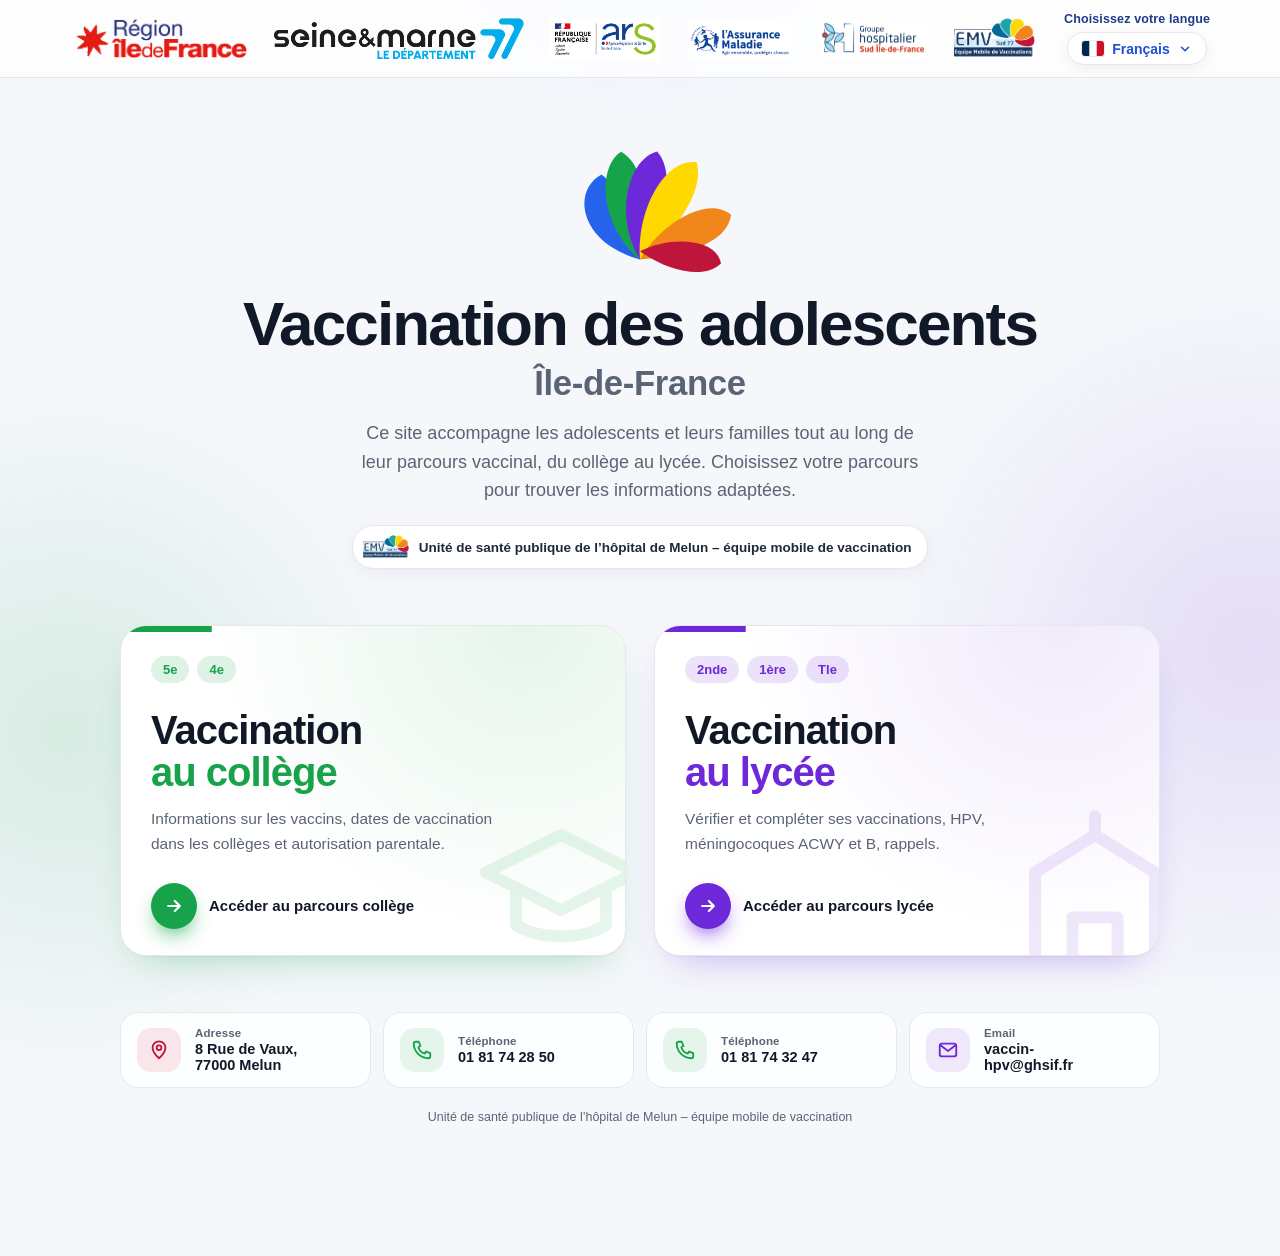
==== index.html @ b2550307 "maj" ====
<!DOCTYPE html>
<html lang="fr">
<head>
  <meta charset="utf-8"/>
  <meta name="viewport" content="width=device-width, initial-scale=1"/>
  <title>Vaccination des adolescents – Île-de-France</title>
  <meta name="description" content="Vaccination des adolescents en Île-de-France. Parcours collège et parcours lycée, proposés par l’Unité de santé publique de l’hôpital de Melun et son équipe mobile de vaccination."/>
  <meta name="robots" content="index, follow"/>
  <script>
    /* Ancien lien vers la section contact du collège (formulaire d'autorisation) */
    if (location.hash === '#contactCard') { location.replace('college/index.html' + location.search + '#contactCard'); }
  </script>
  <script src="js/parcours.js?v=20261004-11" data-page="hub"></script>
  <script src="js/entete.js" defer></script>
  <script src="js/langue.js?v=20261004-1"></script>
  <style>
    :root{
      --bg:#f5f7fb; --card:#ffffff; --ink:#111827; --muted:#5b6474; --line:#e5e7eb;
      --blue:#2563eb; --college:#16a34a; --lycee:#6d28d9;
      --font:"Helvetica Neue", -apple-system, "Segoe UI", Roboto, Arial, sans-serif;
    }
    *{box-sizing:border-box}
    html,body{margin:0}
    body{font-family:var(--font);color:var(--ink);background:var(--bg);min-height:100vh;overflow-x:hidden;-webkit-font-smoothing:antialiased}
    a{color:inherit}

    /* Fond : halos lents aux couleurs des deux parcours */
    .halo{position:fixed;inset:-20vmax;z-index:-1;pointer-events:none;
      background:
        radial-gradient(38vmax 38vmax at 18% 70%, rgba(22,163,74,.13), transparent 70%),
        radial-gradient(40vmax 40vmax at 84% 64%, rgba(109,40,217,.12), transparent 70%),
        radial-gradient(30vmax 30vmax at 50% 8%, rgba(37,99,235,.08), transparent 70%);
      animation:drift 26s ease-in-out infinite alternate}
    @keyframes drift{to{transform:translate3d(2vmax,-1.5vmax,0) rotate(4deg)}}

    /* En-tête logos */
    .top{background:rgba(255,255,255,.75);backdrop-filter:blur(10px);-webkit-backdrop-filter:blur(10px);border-bottom:1px solid var(--line)}
    .topIn{max-width:1180px;margin:0 auto;padding:12px 20px;display:flex;align-items:center;gap:24px}
    .topIn .headerLogos{flex:1 1 auto}
    .hubLang{position:relative;flex:0 0 auto;display:flex;flex-direction:column;align-items:center;gap:6px}
    .hubLangHint{font-size:12.5px;font-weight:800;color:#1e3a8a;letter-spacing:.01em}
    .hubLangBtn{display:inline-flex;align-items:center;gap:8px;padding:8px 14px;border-radius:999px;border:1px solid var(--line);background:#fff;
      font:700 14px/1 var(--font);color:#1d4ed8;cursor:pointer;box-shadow:0 4px 14px rgba(17,24,39,.06);transition:box-shadow .2s ease,border-color .2s ease}
    .hubLangBtn:hover,.hubLangBtn[aria-expanded="true"]{border-color:#93c5fd;box-shadow:0 8px 22px rgba(37,99,235,.15)}
    .hubLangBtn img{width:22px;height:15px;object-fit:cover;border-radius:3px;box-shadow:0 0 0 1px rgba(0,0,0,.08)}
    .hubLangBtn svg{width:14px;height:14px;transition:transform .25s ease}
    .hubLangBtn[aria-expanded="true"] svg{transform:rotate(180deg)}
    .hubLangList{position:absolute;top:calc(100% + 8px);right:0;z-index:50;width:250px;max-height:min(60vh,430px);overflow:auto;margin:0;padding:6px;list-style:none;
      background:#fff;border:1px solid var(--line);border-radius:16px;box-shadow:0 24px 50px -12px rgba(17,24,39,.28);
      opacity:0;transform:translateY(-6px) scale(.98);transform-origin:top right;pointer-events:none;transition:opacity .18s ease,transform .22s cubic-bezier(.2,.9,.25,1.2)}
    .hubLangList.open{opacity:1;transform:none;pointer-events:auto}
    .hubLangList button{width:100%;display:flex;align-items:center;gap:10px;padding:9px 10px;border:0;border-radius:10px;background:none;
      font:600 14px/1.2 var(--font);color:var(--ink);cursor:pointer;text-align:start}
    .hubLangList button:hover,.hubLangList button:focus-visible{background:#eff6ff;outline:none}
    .hubLangList button[aria-selected="true"]{background:#dbeafe;color:#1d4ed8;font-weight:800}
    .hubLangList img{width:22px;height:15px;object-fit:cover;border-radius:3px;box-shadow:0 0 0 1px rgba(0,0,0,.08)}
    [dir="rtl"] .path{text-align:right}
    [dir="rtl"] .go svg{transform:scaleX(-1)}
    [dir="rtl"] .ci{text-align:right}
    [dir="rtl"] .hubLangList{right:auto;left:0;transform-origin:top left}
    body.langFade main{opacity:.25;transition:opacity .2s ease}
    main{transition:opacity .25s ease}
    .topIn .headerLogos a{transition:opacity .2s ease}
    .topIn .headerLogos a:hover{opacity:.75}
    @media (max-width:768px){.topIn{padding:12px 14px;flex-direction:column;gap:10px}.topIn .headerLogos{width:100%}.hubLangList{right:50%;transform-origin:top center;margin-right:-125px}[dir="rtl"] .hubLangList{left:auto}}

    main{max-width:1080px;margin:0 auto;padding:clamp(28px,6vw,60px) 20px 120px}

    /* Hero */
    .hero{text-align:center;display:flex;flex-direction:column;align-items:center}
    .fan{width:clamp(120px,22vw,170px);height:auto;overflow:visible;margin-bottom:4px}
    .fan path{transform-origin:0 0;opacity:0;transform:rotate(var(--r,0deg));
      animation:petal .9s cubic-bezier(.2,.9,.25,1.2) forwards;animation-delay:calc(var(--i) * 110ms + 150ms);
      transition:filter .4s ease}
    @keyframes petal{from{opacity:0;transform:rotate(calc(var(--r,0deg) - 70deg)) scale(.25)}to{opacity:1;transform:rotate(var(--r,0deg))}}
    .fan path.grow{animation:none;opacity:1;transform:rotate(var(--r,0deg));transition:transform .55s cubic-bezier(.2,.9,.25,1.25),filter .4s ease}
    body.hoverCollege .fan .pc, body.hoverLycee .fan .pl{transform:rotate(var(--r,0deg)) scale(1.14)}
    body.hoverCollege .fan path:not(.pc), body.hoverLycee .fan path:not(.pl){filter:saturate(.35) opacity(.5)}

    h1{margin:8px 0 0;font-size:clamp(34px,6.4vw,62px);line-height:1.04;letter-spacing:-.03em;font-weight:800}
    h1 .w{display:inline-block;opacity:0;transform:translateY(40%);animation:rise .8s cubic-bezier(.2,.8,.2,1) forwards;animation-delay:calc(var(--k) * 90ms + 650ms)}
    h1 .place{display:block;color:var(--muted);font-weight:700;font-size:.56em;letter-spacing:-.01em;margin-top:.25em}
    @keyframes rise{to{opacity:1;transform:none}}
    @keyframes fade{to{opacity:1}}
    .lead{max-width:56ch;margin:18px auto 0;font-size:clamp(16px,2vw,18px);line-height:1.6;color:var(--muted);opacity:0;animation:fade .8s ease forwards 1.1s}
    .unit{display:inline-flex;align-items:center;gap:10px;margin-top:20px;padding:9px 16px 9px 10px;border-radius:999px;background:#fff;border:1px solid var(--line);
      font-size:13.5px;font-weight:700;color:#1f2937;opacity:0;animation:fade .8s ease forwards 1.25s;box-shadow:0 4px 18px rgba(17,24,39,.05);text-align:left}
    .unit img{height:24px;width:auto}

    /* Cartes de parcours */
    .paths{display:grid;grid-template-columns:1fr 1fr;gap:clamp(16px,3vw,28px);margin-top:clamp(36px,6vw,56px);perspective:1200px}
    .path{--c:#16a34a;--cs:rgba(22,163,74,.14);--cl:rgba(22,163,74,.45);
      position:relative;display:flex;flex-direction:column;min-height:330px;padding:30px 30px 26px;border-radius:26px;
      text-decoration:none;color:var(--ink);background:var(--card);border:1px solid var(--line);overflow:hidden;isolation:isolate;
      box-shadow:0 1px 0 rgba(17,24,39,.03),0 18px 40px -22px var(--cl);
      transform:perspective(1200px) rotateX(var(--rx,0deg)) rotateY(var(--ry,0deg)) translateY(var(--ty,0px));
      transition:transform .25s ease,box-shadow .45s ease,border-color .45s ease;
      opacity:0;animation:cardIn 1s cubic-bezier(.2,.85,.25,1) forwards;animation-delay:var(--d)}
    .path.lycee{--c:#6d28d9;--cs:rgba(109,40,217,.13);--cl:rgba(109,40,217,.45)}
    @keyframes cardIn{from{opacity:0;transform:translateY(46px) scale(.96)}to{opacity:1;transform:none}}
    .path.ready{animation:none;opacity:1}
    .path::before{content:"";position:absolute;inset:0;z-index:-1;opacity:.75;transition:opacity .4s ease;
      background:radial-gradient(520px circle at var(--mx,80%) var(--my,0%), var(--cs), transparent 60%)}
    .path::after{content:"";position:absolute;left:0;right:0;top:0;height:6px;background:var(--c);transform-origin:left;transform:scaleX(.18);transition:transform .7s cubic-bezier(.2,.9,.25,1)}
    .path:hover,.path:focus-visible{--ty:-6px;border-color:var(--cl);box-shadow:0 1px 0 rgba(17,24,39,.03),0 34px 60px -24px var(--cl)}
    .path:hover::after,.path:focus-visible::after{transform:scaleX(1)}
    .path:hover::before{opacity:1}
    .path:focus-visible{outline:3px solid var(--c);outline-offset:4px}

    .levels{display:flex;flex-wrap:wrap;gap:8px;margin-bottom:26px}
    .levels span{padding:6px 12px;border-radius:999px;font-size:13px;font-weight:800;color:var(--c);background:var(--cs);
      transition:transform .4s cubic-bezier(.2,.9,.25,1.3)}
    .path:hover .levels span{transform:translateY(-3px)}
    .path:hover .levels span:nth-child(2){transition-delay:.05s}
    .path:hover .levels span:nth-child(3){transition-delay:.1s}

    .path h2{margin:0;font-size:clamp(28px,3.6vw,40px);line-height:1.05;letter-spacing:-.025em;font-weight:800}
    .path h2 b{display:block;color:var(--c)}
    .path p{margin:14px 0 0;color:var(--muted);font-size:15.5px;line-height:1.6;max-width:40ch}
    .go{margin-top:auto;padding-top:26px;display:flex;align-items:center;gap:12px;font-weight:800;font-size:15px}
    .go i{position:relative;display:grid;place-items:center;width:46px;height:46px;border-radius:50%;background:var(--c);color:#fff;
      box-shadow:0 10px 22px -8px var(--c);transition:transform .5s cubic-bezier(.2,.9,.25,1.3)}
    .go i::before{content:"";position:absolute;inset:-6px;border-radius:50%;border:2px solid var(--c);opacity:0}
    .path:hover .go i{transform:translateX(6px)}
    .path:hover .go i::before{animation:ring 1.4s ease-out infinite}
    @keyframes ring{0%{opacity:.6;transform:scale(.8)}100%{opacity:0;transform:scale(1.5)}}
    .go svg{width:20px;height:20px}
    .goShort{display:none}
    .mark{position:absolute;right:-26px;bottom:-30px;width:180px;height:180px;z-index:-1;opacity:.1;color:var(--c);
      transition:transform .9s cubic-bezier(.2,.9,.25,1),opacity .5s ease}
    .path:hover .mark{transform:rotate(-14deg) scale(1.12);opacity:.18}

    /* Contact */
    .foot{margin-top:56px;display:grid;grid-template-columns:repeat(auto-fit,minmax(200px,1fr));gap:12px;opacity:0;animation:fade .8s ease forwards 1.9s}
    .ci{--ic:#2563eb;--ib:rgba(37,99,235,.1);display:flex;align-items:center;gap:14px;padding:14px 16px;border-radius:18px;background:rgba(255,255,255,.82);
      border:1px solid var(--line);text-decoration:none;font-size:14.5px;font-weight:700;position:relative;overflow:hidden;
      transition:transform .35s cubic-bezier(.2,.9,.25,1.2),border-color .3s ease,box-shadow .35s ease}
    .ci.c1{--ic:#be163a;--ib:rgba(190,22,58,.1)} .ci.c2,.ci.c3{--ic:#16a34a;--ib:rgba(22,163,74,.1)} .ci.c4{--ic:#6d28d9;--ib:rgba(109,40,217,.1)}
    .ci:hover,.ci:focus-visible{transform:translateY(-4px);border-color:var(--ic);box-shadow:0 18px 34px -18px var(--ic)}
    .ci:focus-visible{outline:3px solid var(--ic);outline-offset:3px}
    .ciIcon{flex:0 0 44px;width:44px;height:44px;border-radius:14px;display:grid;place-items:center;color:var(--ic);background:var(--ib);
      transition:transform .45s cubic-bezier(.2,.9,.25,1.4),background .3s ease,color .3s ease}
    .ciIcon svg{width:22px;height:22px}
    .ci:hover .ciIcon{transform:rotate(-8deg) scale(1.08);background:var(--ic);color:#fff}
    .ciText{display:flex;flex-direction:column;gap:2px;min-width:0}
    .ciText small{font-size:11.5px;color:var(--muted);font-weight:700;letter-spacing:.01em}
    .ciText span{overflow-wrap:anywhere}
    .ciArrow{width:18px;height:18px;margin-left:auto;flex:0 0 auto;color:var(--ic);opacity:0;transform:translate(-4px,4px);transition:opacity .25s ease,transform .3s ease}
    .ci:hover .ciArrow{opacity:1;transform:none}
    .credit{margin-top:22px;text-align:center;color:var(--muted);font-size:12.5px}

    @media (max-width:760px){
      .paths{grid-template-columns:1fr 1fr;gap:10px}
      .path{min-height:0;padding:16px 13px 14px;border-radius:20px}
      .path::after{height:5px}
      .levels{gap:4px;margin-bottom:14px}
      .levels span{padding:4px 7px;font-size:10.5px}
      .path h2{font-size:clamp(19px,5.6vw,24px)}
      .path p{font-size:12.5px;line-height:1.45;margin-top:8px}
      .go{padding-top:14px;gap:8px;font-size:12.5px}
      .go i{width:34px;height:34px;flex:0 0 34px}
      .go svg{width:16px;height:16px}
      .goTxt{display:none}
      .goShort{display:inline}
      .mark{width:90px;height:90px;right:-18px;bottom:-20px}
      .unit{font-size:12.5px;border-radius:18px}
    }
    @media (prefers-reduced-motion: reduce){
      *,*::before,*::after{animation-duration:.001ms !important;animation-delay:0s !important;transition-duration:.001ms !important}
      .fan path,h1 .w,.lead,.unit,.path,.foot{opacity:1 !important}
      .halo{animation:none}
    }
  </style>
</head>
<body>
  <div class="halo" aria-hidden="true"></div>

  <header class="top">
    <div class="topIn">
      <div class="headerLogos">
        <a href="https://www.iledefrance.fr/" target="_blank" rel="noopener" aria-label="Région Île-de-France"><img src="img/region.png" alt="Région Île-de-France"></a>
        <a href="https://www.seine-et-marne.fr/" target="_blank" rel="noopener" aria-label="Département de Seine-et-Marne"><img src="img/departement.png" alt="Département de Seine-et-Marne"></a>
        <a href="https://www.iledefrance.ars.sante.fr/" target="_blank" rel="noopener" aria-label="Agence Régionale de Santé Île-de-France"><img src="img/ARS.png" alt="Agence Régionale de Santé Île-de-France"></a>
        <a href="https://www.ameli.fr/assure/sante/themes/vaccination/vaccins-recommandes" target="_blank" rel="noopener" aria-label="Assurance Maladie"><img src="img/AM.png" alt="Assurance Maladie"></a>
        <a href="https://www.ghsif.fr/" target="_blank" rel="noopener" aria-label="Groupe Hospitalier de Melun"><img src="img/CHMELUN.png" alt="Groupe Hospitalier de Melun"></a>
        <a href="#contact" aria-label="Équipe Mobile de Vaccination"><img src="img/EMV.png" alt="Équipe Mobile de Vaccination"></a>
      </div>
      <div class="hubLang">
        <div class="hubLangHint" data-i18n="lang_choose">Choisissez votre langue</div>
        <button type="button" class="hubLangBtn" id="hubLangBtn" aria-haspopup="listbox" aria-expanded="false"><img id="hubLangFlag" src="Flags/fr.png" alt=""><span id="hubLangName">Français</span><svg viewBox="0 0 24 24" fill="none" stroke="currentColor" stroke-width="2.6" stroke-linecap="round" stroke-linejoin="round" aria-hidden="true"><path d="M6 9l6 6 6-6"/></svg></button>
        <ul class="hubLangList" id="hubLangList" role="listbox" aria-label="Langue"><li><button type="button" role="option" data-lang="fr" aria-selected="true"><img src="Flags/fr.png" alt="">Français</button></li><li><button type="button" role="option" data-lang="en" aria-selected="false"><img src="Flags/gb-eng.png" alt="">English</button></li><li><button type="button" role="option" data-lang="ar" aria-selected="false"><img src="Flags/sa.png" alt="">العربية</button></li><li><button type="button" role="option" data-lang="tr" aria-selected="false"><img src="Flags/tr.png" alt="">Türkçe</button></li><li><button type="button" role="option" data-lang="ps" aria-selected="false"><img src="Flags/af.png" alt="">پښتو</button></li><li><button type="button" role="option" data-lang="ku" aria-selected="false"><img src="Flags/iq.png" alt="">Kurdî (Soranî)</button></li><li><button type="button" role="option" data-lang="ro" aria-selected="false"><img src="Flags/ro.png" alt="">Română</button></li><li><button type="button" role="option" data-lang="ka" aria-selected="false"><img src="Flags/ge.png" alt="">ქართული</button></li><li><button type="button" role="option" data-lang="sq" aria-selected="false"><img src="Flags/al.png" alt="">Shqip</button></li><li><button type="button" role="option" data-lang="am" aria-selected="false"><img src="Flags/et.png" alt="">አማርኛ</button></li><li><button type="button" role="option" data-lang="zh" aria-selected="false"><img src="Flags/cn.png" alt="">中文</button></li><li><button type="button" role="option" data-lang="prs" aria-selected="false"><img src="Flags/af.png" alt="">دری</button></li><li><button type="button" role="option" data-lang="es" aria-selected="false"><img src="Flags/es.png" alt="">Español</button></li><li><button type="button" role="option" data-lang="pt" aria-selected="false"><img src="Flags/pt.png" alt="">Português</button></li><li><button type="button" role="option" data-lang="ru" aria-selected="false"><img src="Flags/ru.png" alt="">Русский</button></li><li><button type="button" role="option" data-lang="uk" aria-selected="false"><img src="Flags/ua.png" alt="">Українська</button></li><li><button type="button" role="option" data-lang="mo" aria-selected="false"><img src="Flags/md.png" alt="">Moldovenească</button></li></ul>
      </div>
    </div>
  </header>

  <main>
    <section class="hero">
      <!-- L'éventail du site, dont le pétale vert (collège) et le pétale violet (lycée) répondent aux cartes -->
      <svg class="fan" viewBox="0 0 420 350" aria-hidden="true">
        <g transform="translate(210 300)">
          <path style="--i:0" d="M0 0 C-150 -40 -170 -170 -95 -210 C-40 -170 -20 -80 0 0Z" fill="#2563eb"/>
          <path style="--i:1;--r:-10deg" class="pc" d="M0 0 C-80 -90 -70 -240 0 -270 C60 -220 40 -90 0 0Z" fill="#16a34a"/>
          <path style="--i:2;--r:9deg" class="pl" d="M0 0 C-80 -90 -70 -240 0 -270 C60 -220 40 -90 0 0Z" fill="#6d28d9"/>
          <path style="--i:3" d="M0 0 C-10 -120 60 -250 140 -240 C160 -170 90 -70 0 0Z" fill="#ffd800"/>
          <path style="--i:4" d="M0 0 C50 -90 170 -160 225 -110 C215 -40 110 -10 0 0Z" fill="#f1861b"/>
          <path style="--i:5" d="M0 -20 C80 -60 190 -50 200 10 C160 50 70 30 0 -20Z" fill="#be163a"/>
        </g>
      </svg>

      <h1>
        <span id="hubTitle"><span class="w" style="--k:0">Vaccination</span> <span class="w" style="--k:1">des</span> <span class="w" style="--k:2">adolescents</span></span>
        <span class="place"><span class="w" style="--k:3">Île-de-France</span></span>
      </h1>
      <p class="lead" data-i18n="lead">Ce site accompagne les adolescents et leurs familles tout au long de leur parcours vaccinal, du collège au lycée. Choisissez votre parcours pour trouver les informations adaptées.</p>
      <div class="unit"><img src="img/EMV.png" alt=""><span data-i18n="unit">Unité de santé publique de l’hôpital de Melun – équipe mobile de vaccination</span></div>
    </section>

    <section class="paths" aria-label="Choisir un parcours" data-i18n-aria="paths_aria">
      <a class="path college" href="college/index.html" data-pt="college" style="--d:1.35s" data-hover="hoverCollege">
        <div class="levels"><span>5e</span><span>4e</span></div>
        <h2 data-i18n-html="h2_col">Vaccination <b>au collège</b></h2>
        <p data-i18n="desc_col">Informations sur les vaccins, dates de vaccination dans les collèges et autorisation parentale.</p>
        <div class="go"><i><svg viewBox="0 0 24 24" fill="none" stroke="currentColor" stroke-width="2.6" stroke-linecap="round" stroke-linejoin="round" aria-hidden="true"><path d="M5 12h14M13 6l6 6-6 6"/></svg></i><span class="goTxt" data-i18n="go_col">Accéder au parcours collège</span><span class="goShort" data-i18n="go_short">Entrer</span></div>
        <svg class="mark" viewBox="0 0 24 24" fill="none" stroke="currentColor" stroke-width="1.6" stroke-linecap="round" stroke-linejoin="round" aria-hidden="true"><path d="M2 9l10-5 10 5-10 5z"/><path d="M6 11v5c3 2 9 2 12 0v-5"/></svg>
      </a>

      <a class="path lycee" href="lycee/index.html" data-pt="lycee" style="--d:1.5s" data-hover="hoverLycee">
        <div class="levels"><span>2nde</span><span>1ère</span><span>Tle</span></div>
        <h2 data-i18n-html="h2_lyc">Vaccination <b>au lycée</b></h2>
        <p data-i18n="desc_lyc">Vérifier et compléter ses vaccinations, HPV, méningocoques ACWY et B, rappels.</p>
        <div class="go"><i><svg viewBox="0 0 24 24" fill="none" stroke="currentColor" stroke-width="2.6" stroke-linecap="round" stroke-linejoin="round" aria-hidden="true"><path d="M5 12h14M13 6l6 6-6 6"/></svg></i><span class="goTxt" data-i18n="go_lyc">Accéder au parcours lycée</span><span class="goShort" data-i18n="go_short">Entrer</span></div>
        <svg class="mark" viewBox="0 0 24 24" fill="none" stroke="currentColor" stroke-width="1.6" stroke-linecap="round" stroke-linejoin="round" aria-hidden="true"><path d="M4 21V9l8-5 8 5v12"/><path d="M9 21v-6h6v6"/><path d="M12 4V1.5"/></svg>
      </a>
    </section>

    <section class="foot" id="contact" aria-label="Contact">
      <a class="ci c1" href="https://maps.app.goo.gl/zGLgVufgVPTTqRAg8" target="_blank" rel="noopener">
        <span class="ciIcon"><svg viewBox="0 0 24 24" fill="none" stroke="currentColor" stroke-width="2" stroke-linecap="round" stroke-linejoin="round" aria-hidden="true"><path d="M12 21s-7-6.2-7-11.5A7 7 0 0 1 19 9.5C19 14.8 12 21 12 21z"/><circle cx="12" cy="9.5" r="2.6"/></svg></span>
        <span class="ciText"><small data-i18n="addr">Adresse</small><span>8 Rue de Vaux, 77000 Melun</span></span>
        <svg class="ciArrow" viewBox="0 0 24 24" fill="none" stroke="currentColor" stroke-width="2.4" stroke-linecap="round" stroke-linejoin="round" aria-hidden="true"><path d="M7 17L17 7M9 7h8v8"/></svg>
      </a>
      <a class="ci c2" href="tel:0181742850">
        <span class="ciIcon"><svg viewBox="0 0 24 24" fill="none" stroke="currentColor" stroke-width="2" stroke-linecap="round" stroke-linejoin="round" aria-hidden="true"><path d="M5 3h3.5l1.8 4.6-2.3 1.4a11 11 0 0 0 7 7l1.4-2.3L21 15.5V19a2 2 0 0 1-2 2A16 16 0 0 1 3 5a2 2 0 0 1 2-2z"/></svg></span>
        <span class="ciText"><small data-i18n="phone">Téléphone</small><span>01 81 74 28 50</span></span>
        <svg class="ciArrow" viewBox="0 0 24 24" fill="none" stroke="currentColor" stroke-width="2.4" stroke-linecap="round" stroke-linejoin="round" aria-hidden="true"><path d="M7 17L17 7M9 7h8v8"/></svg>
      </a>
      <a class="ci c3" href="tel:0181743247">
        <span class="ciIcon"><svg viewBox="0 0 24 24" fill="none" stroke="currentColor" stroke-width="2" stroke-linecap="round" stroke-linejoin="round" aria-hidden="true"><path d="M5 3h3.5l1.8 4.6-2.3 1.4a11 11 0 0 0 7 7l1.4-2.3L21 15.5V19a2 2 0 0 1-2 2A16 16 0 0 1 3 5a2 2 0 0 1 2-2z"/></svg></span>
        <span class="ciText"><small data-i18n="phone">Téléphone</small><span>01 81 74 32 47</span></span>
        <svg class="ciArrow" viewBox="0 0 24 24" fill="none" stroke="currentColor" stroke-width="2.4" stroke-linecap="round" stroke-linejoin="round" aria-hidden="true"><path d="M7 17L17 7M9 7h8v8"/></svg>
      </a>
      <a class="ci c4" href="mailto:vaccin-hpv@ghsif.fr">
        <span class="ciIcon"><svg viewBox="0 0 24 24" fill="none" stroke="currentColor" stroke-width="2" stroke-linecap="round" stroke-linejoin="round" aria-hidden="true"><rect x="3" y="5" width="18" height="14" rx="2.5"/><path d="M3.5 6.5l8.5 6.5 8.5-6.5"/></svg></span>
        <span class="ciText"><small data-i18n="email">Email</small><span>vaccin-hpv@ghsif.fr</span></span>
        <svg class="ciArrow" viewBox="0 0 24 24" fill="none" stroke="currentColor" stroke-width="2.4" stroke-linecap="round" stroke-linejoin="round" aria-hidden="true"><path d="M7 17L17 7M9 7h8v8"/></svg>
      </a>
    </section>
    <p class="credit" data-i18n="unit">Unité de santé publique de l’hôpital de Melun – équipe mobile de vaccination</p>
  </main>

  <script>
    (function(){
      var reduce = window.matchMedia('(prefers-reduced-motion: reduce)').matches;
      /* Une fois l'éventail ouvert, les pétales deviennent réactifs au survol des cartes */
      document.querySelectorAll('.fan path').forEach(function(p){
        p.addEventListener('animationend', function(){ p.classList.add('grow'); });
        if(reduce) p.classList.add('grow');
      });
      /* Cartes : inclinaison suivant le pointeur, lumière qui suit la souris, lien avec l'éventail */
      document.querySelectorAll('.path').forEach(function(card){
        var cls = card.getAttribute('data-hover');
        card.addEventListener('animationend', function(e){ if(e.target === card) card.classList.add('ready'); });
        if(reduce) card.classList.add('ready');
        card.addEventListener('pointerenter', function(){ document.body.classList.add(cls); });
        card.addEventListener('pointerleave', function(){
          document.body.classList.remove(cls);
          card.style.setProperty('--rx','0deg'); card.style.setProperty('--ry','0deg');
        });
        card.addEventListener('focus', function(){ document.body.classList.add(cls); });
        card.addEventListener('blur', function(){ document.body.classList.remove(cls); });
        card.addEventListener('pointermove', function(e){
          var r = card.getBoundingClientRect();
          var px = (e.clientX - r.left) / r.width, py = (e.clientY - r.top) / r.height;
          card.style.setProperty('--mx', (px*100)+'%'); card.style.setProperty('--my', (py*100)+'%');
          if(reduce || e.pointerType !== 'mouse' || !card.classList.contains('ready')) return;
          card.style.setProperty('--ry', ((px-.5)*7)+'deg'); card.style.setProperty('--rx', ((.5-py)*6)+'deg');
        });
      });
    })();
  </script>
  <script>
    /* Langue de l'accueil : mêmes 17 langues que le collège et le lycée */
    var HUB_I18N = {"title": {"fr": "Vaccination des adolescents", "en": "Adolescent vaccination", "ar": "تلقيح المراهقين", "tr": "Ergen aşılaması", "ps": "د تنکیو ځوانانو واکسین", "ku": "ڤاکسینی هەرزەکاران", "ro": "Vaccinarea adolescenților", "ka": "მოზარდების ვაქცინაცია", "sq": "Vaksinimi i adoleshentëve", "am": "የታዳጊዎች ክትባት", "zh": "青少年疫苗接种", "prs": "واکسیناسیون نوجوانان", "es": "Vacunación de los adolescentes", "pt": "Vacinação dos adolescentes", "ru": "Вакцинация подростков", "uk": "Вакцинація підлітків", "mo": "Vaccinarea adolescenților"}, "lead": {"fr": "Ce site accompagne les adolescents et leurs familles tout au long de leur parcours vaccinal, du collège au lycée. Choisissez votre parcours pour trouver les informations adaptées.", "en": "This site supports adolescents and their families throughout their vaccination journey, from middle school to high school. Choose your path to find the right information.", "ar": "يرافق هذا الموقع المراهقين وعائلاتهم طوال مسارهم التلقيحي، من الإعدادية إلى الثانوية. اختر مسارك للعثور على المعلومات المناسبة.", "tr": "Bu site, ergenlere ve ailelerine ortaokuldan liseye kadar aşı süreçleri boyunca eşlik eder. Size uygun bilgileri bulmak için yolunuzu seçin.", "ps": "دا وېبپاڼه تنکي ځوانان او د هغوی کورنۍ د واکسین په ټوله لاره کې، له منځني ښوونځي تر لیسې پورې، ملاتړ کوي. د مناسبو معلوماتو د موندلو لپاره خپله لاره وټاکئ.", "ku": "ئەم ماڵپەڕە هاوڕێی هەرزەکاران و خێزانەکانیانە لە سەرانسەری ڕێڕەوی ڤاکسینیاندا، لە قوتابخانەی ناوەندییەوە تا ئامادەیی. ڕێڕەوەکەت هەڵبژێرە بۆ دۆزینەوەی زانیاریی گونجاو.", "ro": "Acest site îi însoțește pe adolescenți și pe familiile lor pe tot parcursul vaccinării, de la colegiu la liceu. Alegeți-vă parcursul pentru a găsi informațiile potrivite.", "ka": "ეს საიტი მოზარდებსა და მათ ოჯახებს ეხმარება ვაქცინაციის მთელ გზაზე, კოლეჯიდან ლიცეუმამდე. აირჩიეთ თქვენი მიმართულება შესაბამისი ინფორმაციის მოსაძებნად.", "sq": "Ky sajt i shoqëron adoleshentët dhe familjet e tyre gjatë gjithë rrugëtimit të vaksinimit, nga kolegji te shkolla e mesme. Zgjidhni rrugën tuaj për të gjetur informacionin e duhur.", "am": "ይህ ድረ-ገጽ ታዳጊዎችን እና ቤተሰቦቻቸውን ከኮሌጅ እስከ ሁለተኛ ደረጃ ትምህርት ቤት ድረስ በክትባት ጉዟቸው ሁሉ ይደግፋል። ተገቢውን መረጃ ለማግኘት መንገድዎን ይምረጡ።", "zh": "本网站在青少年从初中到高中的整个疫苗接种过程中为他们及其家庭提供帮助。请选择您的路径以查找相应信息。", "prs": "این وب‌سایت نوجوانان و خانواده‌های آن‌ها را در تمام مسیر واکسیناسیون، از مکتب متوسطه تا لیسه، همراهی می‌کند. مسیر خود را انتخاب کنید تا معلومات مناسب را بیابید.", "es": "Este sitio acompaña a los adolescentes y a sus familias a lo largo de su recorrido de vacunación, del colegio al instituto. Elija su recorrido para encontrar la información adecuada.", "pt": "Este site acompanha os adolescentes e as suas famílias ao longo do seu percurso de vacinação, do colégio ao liceu. Escolha o seu percurso para encontrar a informação adequada.", "ru": "Этот сайт сопровождает подростков и их семьи на всём пути вакцинации, от коллежа до лицея. Выберите свой раздел, чтобы найти нужную информацию.", "uk": "Цей сайт супроводжує підлітків та їхні родини на всьому шляху вакцинації, від колежу до ліцею. Оберіть свій розділ, щоб знайти потрібну інформацію.", "mo": "Acest site îi însoțește pe adolescenți și pe familiile lor pe tot parcursul vaccinării, de la colegiu la liceu. Alegeți-vă parcursul pentru a găsi informațiile potrivite."}, "h2_col": {"fr": "Vaccination <b>au collège</b>", "en": "<b>Middle school</b> vaccination", "ar": "التلقيح <b>في الإعدادية</b>", "tr": "<b>Ortaokulda</b> aşılama", "ps": "<b>په منځني ښوونځي کې</b> واکسین", "ku": "ڤاکسین <b>لە قوتابخانەی ناوەندی</b>", "ro": "Vaccinare <b>la colegiu</b>", "ka": "ვაქცინაცია <b>კოლეჯში</b>", "sq": "Vaksinimi <b>në kolegj</b>", "am": "<b>በኮሌጅ</b> ክትባት", "zh": "<b>初中</b>疫苗接种", "prs": "واکسیناسیون <b>در مکتب متوسطه</b>", "es": "Vacunación <b>en el colegio</b>", "pt": "Vacinação <b>no colégio</b>", "ru": "Вакцинация <b>в коллеже</b>", "uk": "Вакцинація <b>в колежі</b>", "mo": "Vaccinare <b>la colegiu</b>"}, "h2_lyc": {"fr": "Vaccination <b>au lycée</b>", "en": "<b>High school</b> vaccination", "ar": "التلقيح <b>في الثانوية</b>", "tr": "<b>Lisede</b> aşılama", "ps": "<b>په لیسه کې</b> واکسین", "ku": "ڤاکسین <b>لە ئامادەیی</b>", "ro": "Vaccinare <b>la liceu</b>", "ka": "ვაქცინაცია <b>ლიცეუმში</b>", "sq": "Vaksinimi <b>në shkollën e mesme</b>", "am": "<b>በሁለተኛ ደረጃ ትምህርት ቤት</b> ክትባት", "zh": "<b>高中</b>疫苗接种", "prs": "واکسیناسیون <b>در لیسه</b>", "es": "Vacunación <b>en el instituto</b>", "pt": "Vacinação <b>no liceu</b>", "ru": "Вакцинация <b>в лицее</b>", "uk": "Вакцинація <b>в ліцеї</b>", "mo": "Vaccinare <b>la liceu</b>"}, "desc_col": {"fr": "Informations sur les vaccins, dates de vaccination dans les collèges et autorisation parentale.", "en": "Vaccine information, vaccination dates in middle schools and parental consent.", "ar": "معلومات عن اللقاحات، ومواعيد التلقيح في الإعداديات، والموافقة الأبوية.", "tr": "Aşılar hakkında bilgiler, ortaokullardaki aşı tarihleri ve veli izni.", "ps": "د واکسینونو په اړه معلومات، په منځنیو ښوونځیو کې د واکسین نېټې او د والدینو اجازه.", "ku": "زانیاری دەربارەی ڤاکسینەکان، ڕێکەوتەکانی ڤاکسین لە قوتابخانە ناوەندییەکان و ڕەزامەندیی دایک و باوک.", "ro": "Informații despre vaccinuri, datele vaccinării în colegii și autorizația părinților.", "ka": "ინფორმაცია ვაქცინების შესახებ, ვაქცინაციის თარიღები კოლეჯებში და მშობლის ნებართვა.", "sq": "Informacion për vaksinat, datat e vaksinimit në kolegje dhe autorizimi i prindërve.", "am": "ስለ ክትባቶች መረጃ፣ በኮሌጆች ውስጥ የክትባት ቀኖች እና የወላጅ ፈቃድ።", "zh": "疫苗信息、各初中的接种日期以及家长同意书。", "prs": "معلومات درباره واکسین‌ها، تاریخ‌های واکسیناسیون در مکاتب متوسطه و اجازه والدین.", "es": "Información sobre las vacunas, fechas de vacunación en los colegios y autorización parental.", "pt": "Informações sobre as vacinas, datas de vacinação nos colégios e autorização parental.", "ru": "Информация о вакцинах, даты вакцинации в коллежах и согласие родителей.", "uk": "Інформація про вакцини, дати вакцинації в колежах та згода батьків.", "mo": "Informații despre vaccinuri, datele vaccinării în colegii și autorizația părinților."}, "desc_lyc": {"fr": "Vérifier et compléter ses vaccinations, HPV, méningocoques ACWY et B, rappels.", "en": "Check and complete your vaccinations, HPV, meningococcal ACWY and B, boosters.", "ar": "تحقق من تطعيماتك وأكملها، فيروس الورم الحليمي البشري، المكورات السحائية ACWY وB، الجرعات المعززة.", "tr": "Aşılarınızı kontrol edin ve tamamlayın, HPV, ACWY ve B meningokok, rapeller.", "ps": "خپل واکسینونه وګورئ او بشپړ یې کړئ، HPV، د مننژوکوک ACWY او B، تکراري ډوزونه.", "ku": "ڤاکسینەکانت بپشکنە و تەواویان بکە، HPV، مێنینگۆکۆکی ACWY و B، دووبارەکردنەوەکان.", "ro": "Verificați și completați-vă vaccinările, HPV, meningococ ACWY și B, rapeluri.", "ka": "შეამოწმეთ და შეავსეთ თქვენი ვაქცინაციები, HPV, მენინგოკოკი ACWY და B, განმეორებითი დოზები.", "sq": "Kontrolloni dhe plotësoni vaksinimet tuaja, HPV, meningokokët ACWY dhe B, përforcuesit.", "am": "ክትባቶችዎን ያረጋግጡ እና ያጠናቅቁ፣ HPV፣ ማኒንጎኮከስ ACWY እና B፣ ማጠናከሪያዎች።", "zh": "检查并补全您的疫苗接种：HPV、ACWY 和 B 型脑膜炎球菌、加强针。", "prs": "واکسین‌های خود را بررسی و تکمیل کنید، HPV، مننگوکوک ACWY و B، دوزهای تقویتی.", "es": "Verificar y completar sus vacunas, VPH, meningococos ACWY y B, refuerzos.", "pt": "Verificar e completar as suas vacinas, HPV, meningococos ACWY e B, reforços.", "ru": "Проверить и дополнить свои прививки, ВПЧ, менингококки ACWY и B, ревакцинации.", "uk": "Перевірити та доповнити свої щеплення, ВПЛ, менінгококи ACWY і B, ревакцинації.", "mo": "Verificați și completați-vă vaccinările, HPV, meningococ ACWY și B, rapeluri."}, "go_col": {"fr": "Accéder au parcours collège", "en": "Go to the middle school section", "ar": "الدخول إلى قسم الإعدادية", "tr": "Ortaokul bölümüne git", "ps": "د منځني ښوونځي برخې ته ورشئ", "ku": "چوونە بۆ بەشی قوتابخانەی ناوەندی", "ro": "Accesați parcursul colegiu", "ka": "კოლეჯის განყოფილებაზე გადასვლა", "sq": "Hyni në seksionin e kolegjit", "am": "ወደ ኮሌጅ ክፍል ይሂዱ", "zh": "进入初中栏目", "prs": "ورود به بخش مکتب متوسطه", "es": "Acceder al apartado colegio", "pt": "Aceder ao percurso colégio", "ru": "Перейти в раздел коллежа", "uk": "Перейти до розділу колежу", "mo": "Accesați parcursul colegiu"}, "go_lyc": {"fr": "Accéder au parcours lycée", "en": "Go to the high school section", "ar": "الدخول إلى قسم الثانوية", "tr": "Lise bölümüne git", "ps": "د لیسې برخې ته ورشئ", "ku": "چوونە بۆ بەشی ئامادەیی", "ro": "Accesați parcursul liceu", "ka": "ლიცეუმის განყოფილებაზე გადასვლა", "sq": "Hyni në seksionin e shkollës së mesme", "am": "ወደ ሁለተኛ ደረጃ ትምህርት ቤት ክፍል ይሂዱ", "zh": "进入高中栏目", "prs": "ورود به بخش لیسه", "es": "Acceder al apartado instituto", "pt": "Aceder ao percurso liceu", "ru": "Перейти в раздел лицея", "uk": "Перейти до розділу ліцею", "mo": "Accesați parcursul liceu"}, "go_short": {"fr": "Entrer", "en": "Enter", "ar": "دخول", "tr": "Gir", "ps": "ننوځئ", "ku": "چوونە ژوورەوە", "ro": "Intrați", "ka": "შესვლა", "sq": "Hyni", "am": "ግባ", "zh": "进入", "prs": "ورود", "es": "Entrar", "pt": "Entrar", "ru": "Войти", "uk": "Увійти", "mo": "Intrați"}, "paths_aria": {"fr": "Choisir un parcours", "en": "Choose a path", "ar": "اختر مسارًا", "tr": "Bir bölüm seçin", "ps": "یوه لاره وټاکئ", "ku": "ڕێڕەوێک هەڵبژێرە", "ro": "Alegeți un parcurs", "ka": "აირჩიეთ მიმართულება", "sq": "Zgjidhni një rrugë", "am": "መንገድ ይምረጡ", "zh": "选择栏目", "prs": "یک مسیر انتخاب کنید", "es": "Elegir un recorrido", "pt": "Escolher um percurso", "ru": "Выберите раздел", "uk": "Оберіть розділ", "mo": "Alegeți un parcurs"}, "lang_choose": {"fr": "Choisissez votre langue", "en": "Choose your language", "ar": "اختر لغتك", "tr": "Dilinizi seçin", "ps": "خپله ژبه وټاکئ", "ku": "زمانەکەت هەڵبژێرە", "ro": "Alegeți limba", "ka": "აირჩიეთ ენა", "sq": "Zgjidhni gjuhën", "am": "ቋንቋዎን ይምረጡ", "zh": "选择语言", "prs": "زبان خود را انتخاب کنید", "es": "Elija su idioma", "pt": "Escolha o seu idioma", "ru": "Выберите язык", "uk": "Оберіть мову", "mo": "Alegeți limba"}, "unit": {"fr": "Unité de santé publique de l’hôpital de Melun – équipe mobile de vaccination", "en": "Public Health Unit of Melun Hospital – mobile vaccination team", "ar": "وحدة الصحة العامة في مستشفى ميلون – فريق التلقيح المتنقل", "tr": "Melun Hastanesi Halk Sağlığı Birimi – mobil aşı ekibi", "ps": "د مېلون روغتون د عامې روغتیا واحد – د واکسین ګرځنده ټیم", "ku": "یەکەی تەندروستیی گشتیی نەخۆشخانەی مێلون – تیمی گەڕۆکی ڤاکسین", "ro": "Unitatea de sănătate publică a spitalului din Melun – echipa mobilă de vaccinare", "ka": "მელუნის საავადმყოფოს საზოგადოებრივი ჯანმრთელობის განყოფილება – ვაქცინაციის მობილური გუნდი", "sq": "Njësia e shëndetit publik e spitalit të Melun – ekipi i lëvizshëm i vaksinimit", "am": "የሜሉን ሆስፒታል የሕዝብ ጤና ክፍል – ተንቀሳቃሽ የክትባት ቡድን", "zh": "默伦医院公共卫生科 – 流动疫苗接种团队", "prs": "واحد صحت عامه شفاخانه ملون – تیم سیار واکسیناسیون", "es": "Unidad de salud pública del hospital de Melun – equipo móvil de vacunación", "pt": "Unidade de saúde pública do hospital de Melun – equipa móvel de vacinação", "ru": "Отдел общественного здравоохранения больницы Мелёна – мобильная бригада вакцинации", "uk": "Відділ громадського здоров’я лікарні Мелена – мобільна бригада вакцинації", "mo": "Unitatea de sănătate publică a spitalului din Melun – echipa mobilă de vaccinare"}, "addr": {"fr": "Adresse", "en": "Address", "ar": "العنوان", "tr": "Adres", "ps": "پته", "ku": "ناونیشان", "ro": "Adresă", "ka": "მისამართი", "sq": "Adresa", "am": "አድራሻ", "zh": "地址", "prs": "آدرس", "es": "Dirección", "pt": "Morada", "ru": "Адрес", "uk": "Адреса", "mo": "Adresă"}, "phone": {"fr": "Téléphone", "en": "Phone", "ar": "الهاتف", "tr": "Telefon", "ps": "تلیفون", "ku": "تەلەفۆن", "ro": "Telefon", "ka": "ტელეფონი", "sq": "Telefoni", "am": "ስልክ", "zh": "电话", "prs": "تلیفون", "es": "Teléfono", "pt": "Telefone", "ru": "Телефон", "uk": "Телефон", "mo": "Telefon"}, "email": {"fr": "Email", "en": "Email", "ar": "البريد الإلكتروني", "tr": "E-posta", "ps": "بریښنالیک", "ku": "ئیمەیل", "ro": "Email", "ka": "ელფოსტა", "sq": "Email", "am": "ኢሜይል", "zh": "电子邮件", "prs": "ایمیل", "es": "Correo electrónico", "pt": "Email", "ru": "Эл. почта", "uk": "Ел. пошта", "mo": "Email"}};
    var HUB_LABELS = {"fr": "Français", "ar": "العربية", "tr": "Türkçe", "en": "English", "ps": "پښتو", "ku": "Kurdî (Soranî)", "ka": "ქართული", "ro": "Română", "sq": "Shqip", "am": "አማርኛ", "zh": "中文", "prs": "دری", "es": "Español", "pt": "Português", "ru": "Русский", "uk": "Українська", "mo": "Moldovenească"};
    var HUB_FLAGS = {"fr": "fr", "en": "gb-eng", "ar": "sa", "tr": "tr", "ps": "af", "ku": "iq", "ro": "ro", "ka": "ge", "sq": "al", "am": "et", "zh": "cn", "prs": "af", "es": "es", "pt": "pt", "ru": "ru", "uk": "ua", "mo": "md"};
    var RTL_LANGS = ['ar','ps','ku','prs'];
    var lang = (function(){ var q = new URLSearchParams(location.search).get('lang'); if (q && HUB_LABELS[q]) return q; var m = null; try { m = localStorage.getItem('vaccinationSud77Lang'); } catch(e){} return (m && HUB_LABELS[m]) ? m : 'fr'; })();
    (function(){
      function tr(k){ var o = HUB_I18N[k] || {}; return o[lang] || o.fr || ''; }
      function renderTitle(animate){
        var el = document.getElementById('hubTitle');
        el.parentElement.setAttribute('dir', RTL_LANGS.indexOf(lang) > -1 ? 'rtl' : 'ltr');
        el.innerHTML = tr('title').split(' ').map(function(w,i){
          return '<span class="w" style="--k:'+i+(animate ? '' : ';animation:none;opacity:1;transform:none')+'">'+w+'</span>';
        }).join(' ');
      }
      function apply(animate){
        document.documentElement.lang = lang;
        renderTitle(animate);
        document.querySelectorAll('[data-i18n]').forEach(function(n){ n.textContent = tr(n.getAttribute('data-i18n')); });
        document.querySelectorAll('[data-i18n-html]').forEach(function(n){ n.innerHTML = tr(n.getAttribute('data-i18n-html')); });
        document.querySelectorAll('[data-i18n-aria]').forEach(function(n){ n.setAttribute('aria-label', tr(n.getAttribute('data-i18n-aria'))); });
        document.getElementById('hubLangName').textContent = HUB_LABELS[lang];
        document.getElementById('hubLangFlag').src = 'Flags/' + (HUB_FLAGS[lang] || 'fr') + '.png';
        document.querySelectorAll('#hubLangList button').forEach(function(b){ b.setAttribute('aria-selected', b.dataset.lang === lang ? 'true' : 'false'); });
      }
      function setLang(l){
        if (l === lang) return;
        document.body.classList.add('langFade');
        setTimeout(function(){
          lang = l; apply(false);
          var u = new URL(location.href);
          if (l === 'fr') u.searchParams.delete('lang'); else u.searchParams.set('lang', l);
          history.replaceState(null, '', u);
          document.body.classList.remove('langFade');
        }, 200);
      }
      apply(true);
      window.hubSetLanguage = setLang;
      var btn = document.getElementById('hubLangBtn'), list = document.getElementById('hubLangList');
      function open(v){ list.classList.toggle('open', v); btn.setAttribute('aria-expanded', v ? 'true' : 'false'); if(v){ var cur = list.querySelector('[aria-selected="true"]'); if(cur) cur.focus(); } }
      btn.addEventListener('click', function(e){ e.stopPropagation(); open(!list.classList.contains('open')); });
      list.addEventListener('click', function(e){ var b = e.target.closest('button[data-lang]'); if(!b) return; open(false); setLang(b.dataset.lang); btn.focus(); });
      document.addEventListener('click', function(e){ if(!e.target.closest('.hubLang')) open(false); });
      document.addEventListener('keydown', function(e){ if(e.key === 'Escape') open(false); });
    })();
  </script>
</body>
</html>
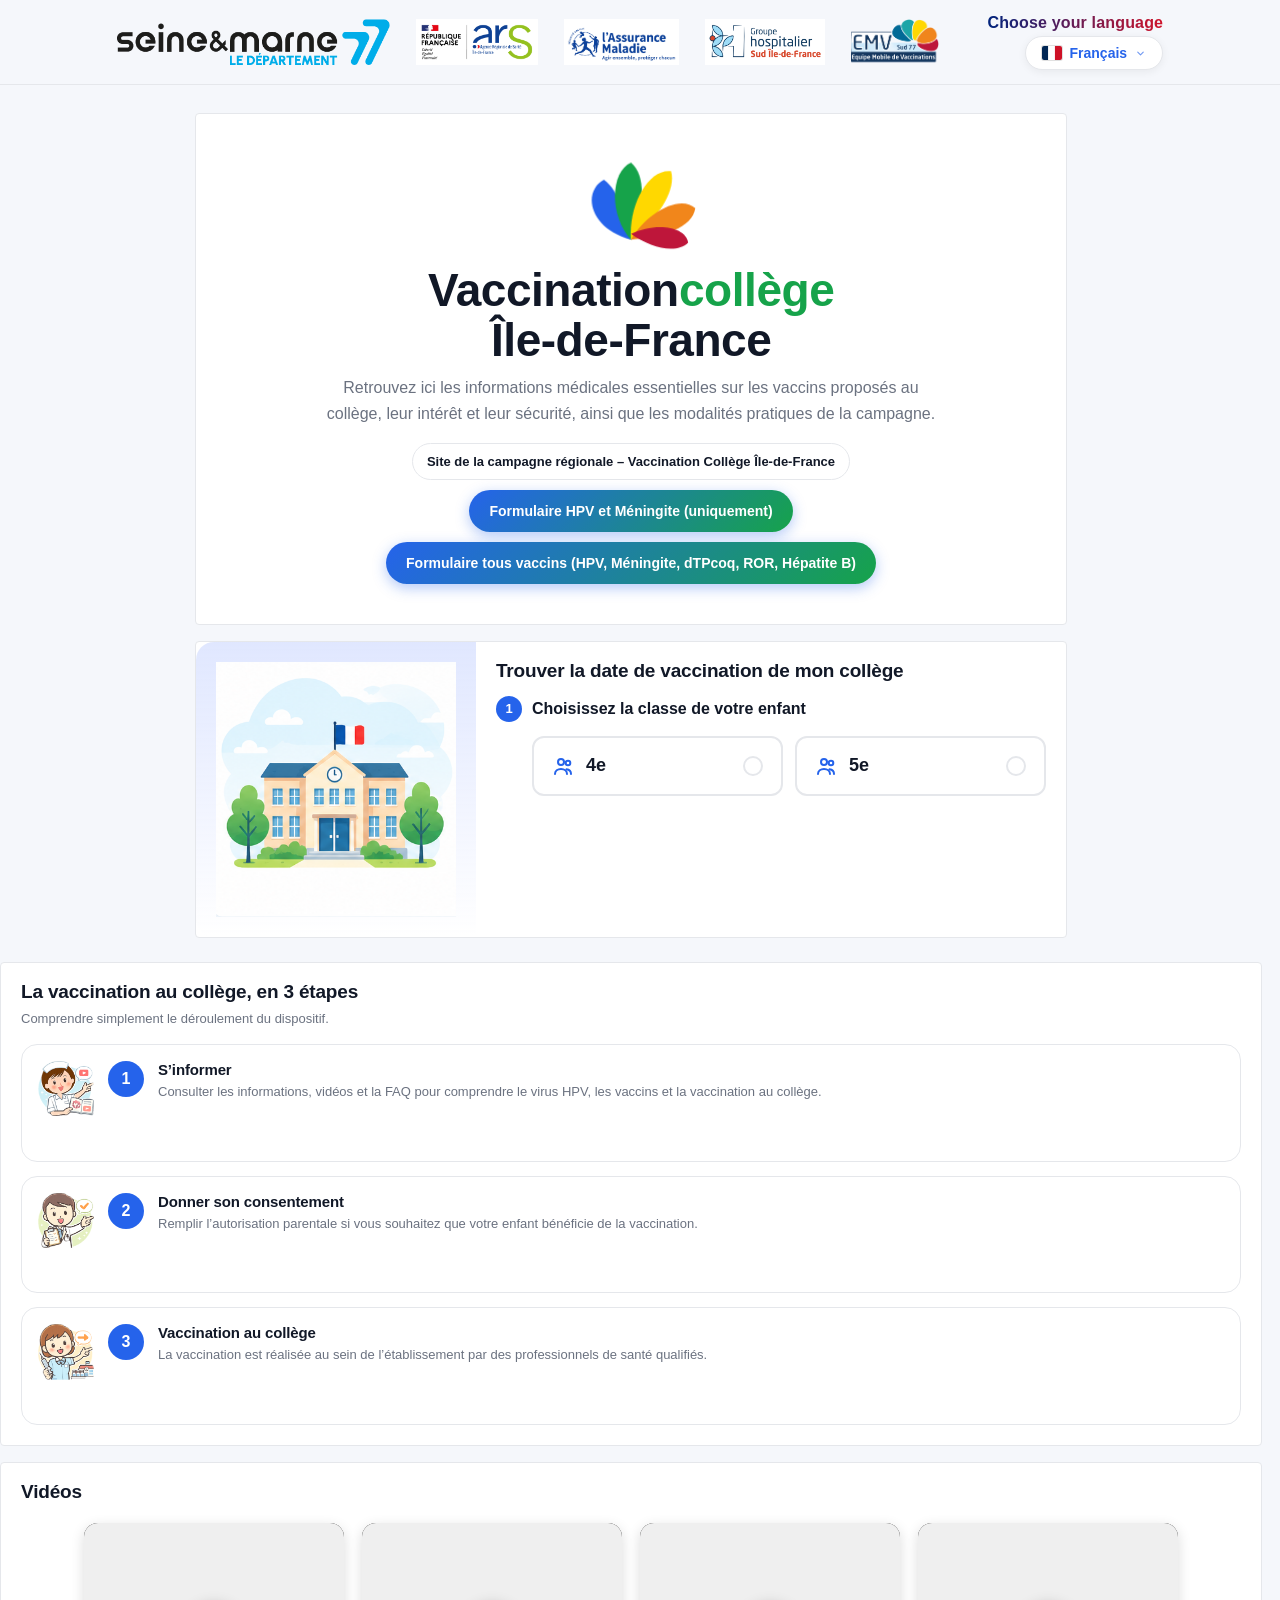
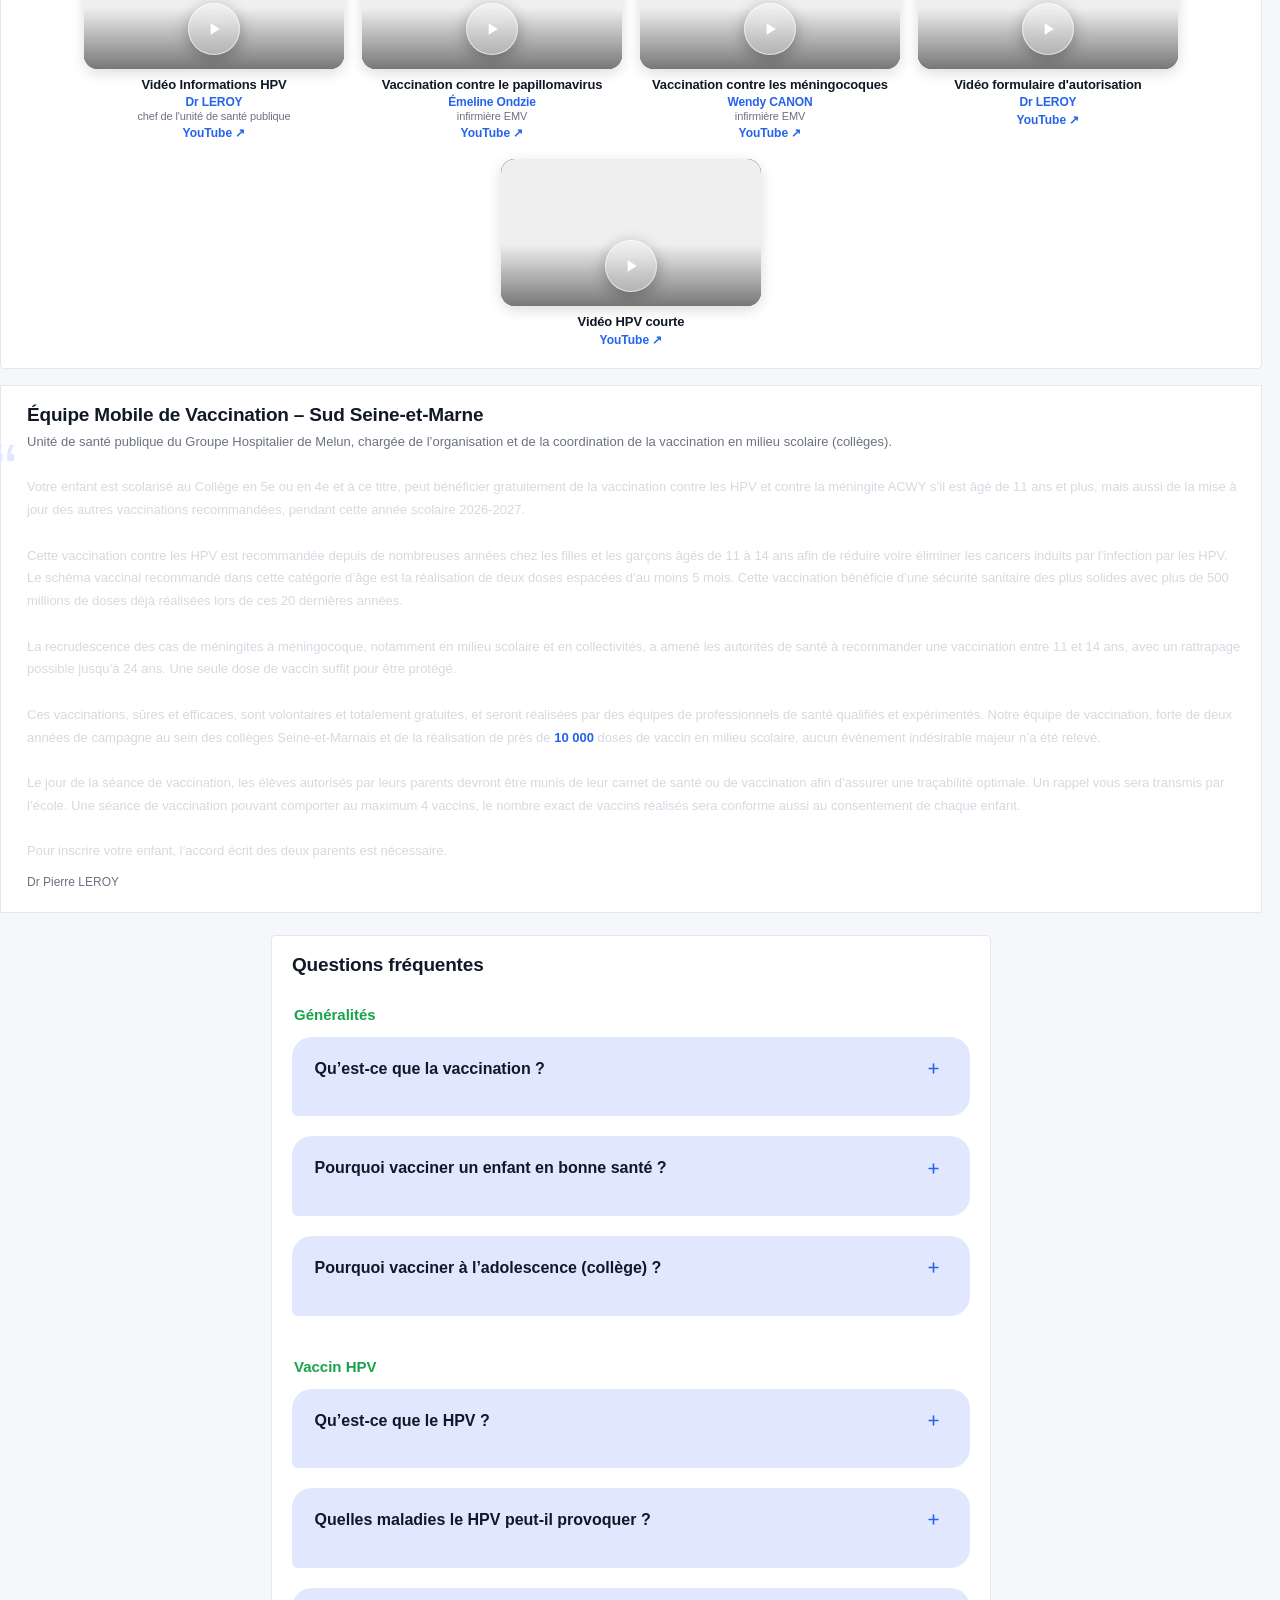
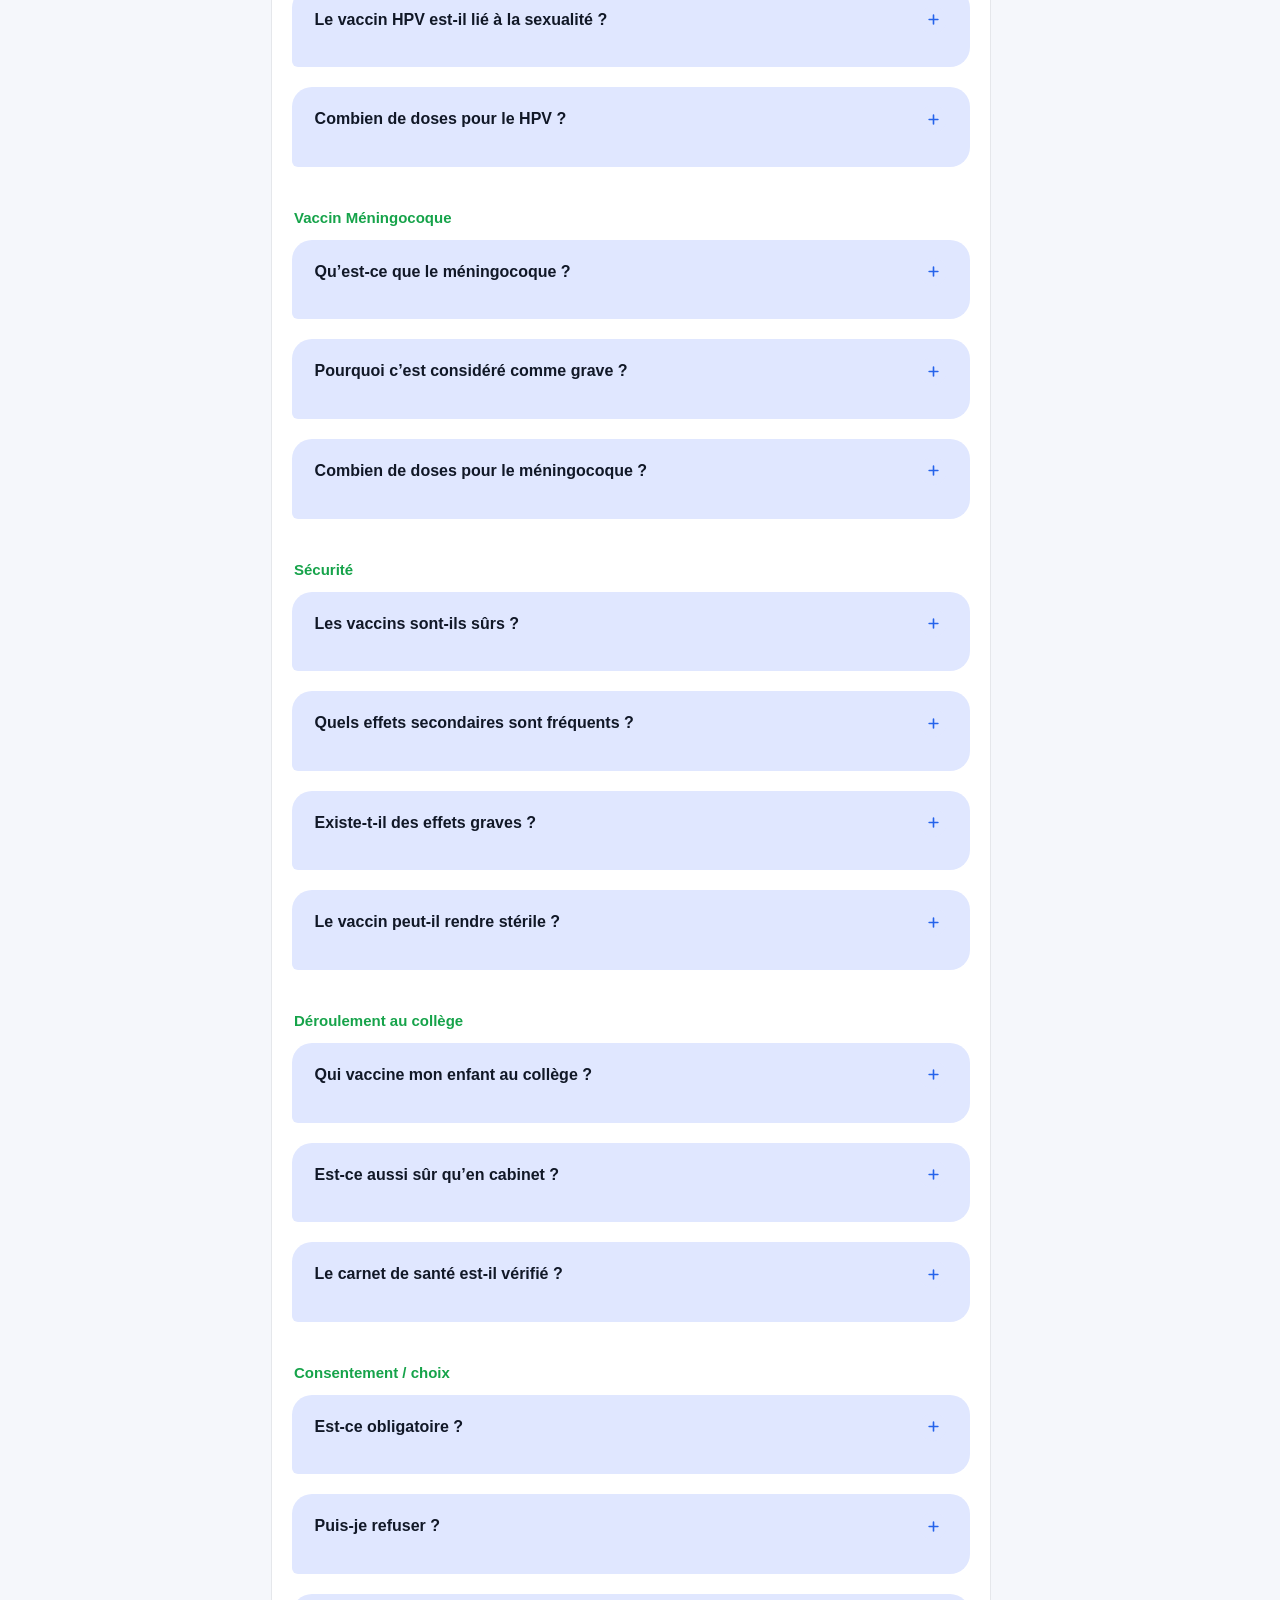
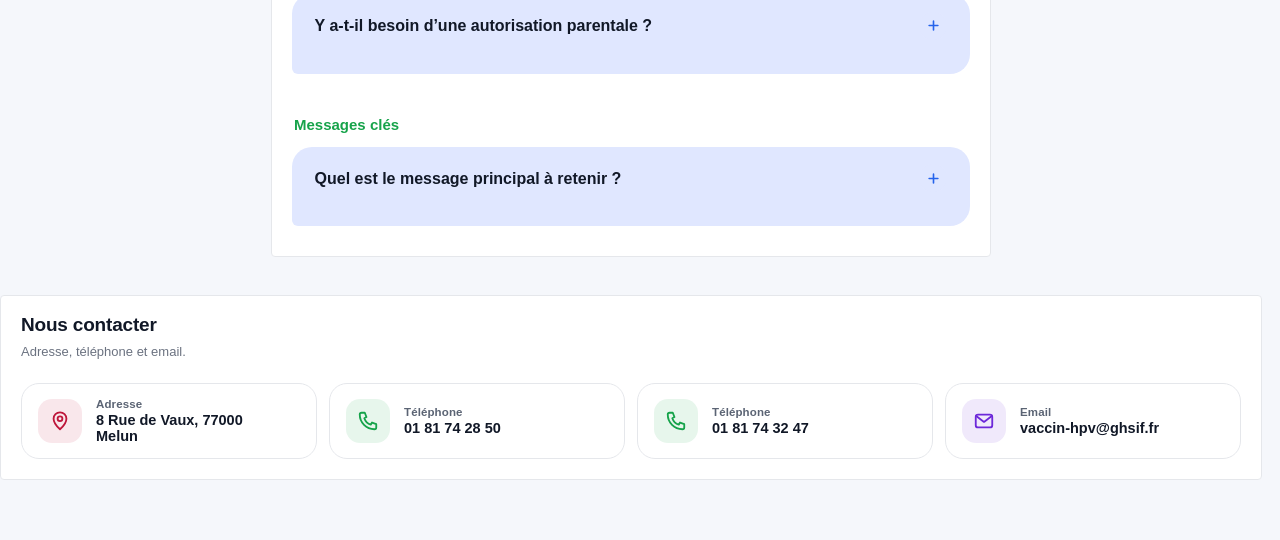
==== commit a0abaec4: "maj" ====
--- a/index.html
+++ b/index.html
@@ -10,9 +10,9 @@
     /* Ancien lien vers la section contact du collège (formulaire d'autorisation) */
     if (location.hash === '#contactCard') { location.replace('college/index.html' + location.search + '#contactCard'); }
   </script>
-  <script src="js/parcours.js?v=20261004-11" data-page="hub"></script>
+  <script src="js/parcours.js?v=20261004-12" data-page="hub"></script>
   <script src="js/entete.js" defer></script>
-  <script src="js/langue.js?v=20261004-1"></script>
+  <script src="js/langue.js?v=20261004-2"></script>
   <style>
     :root{
       --bg:#f5f7fb; --card:#ffffff; --ink:#111827; --muted:#5b6474; --line:#e5e7eb;
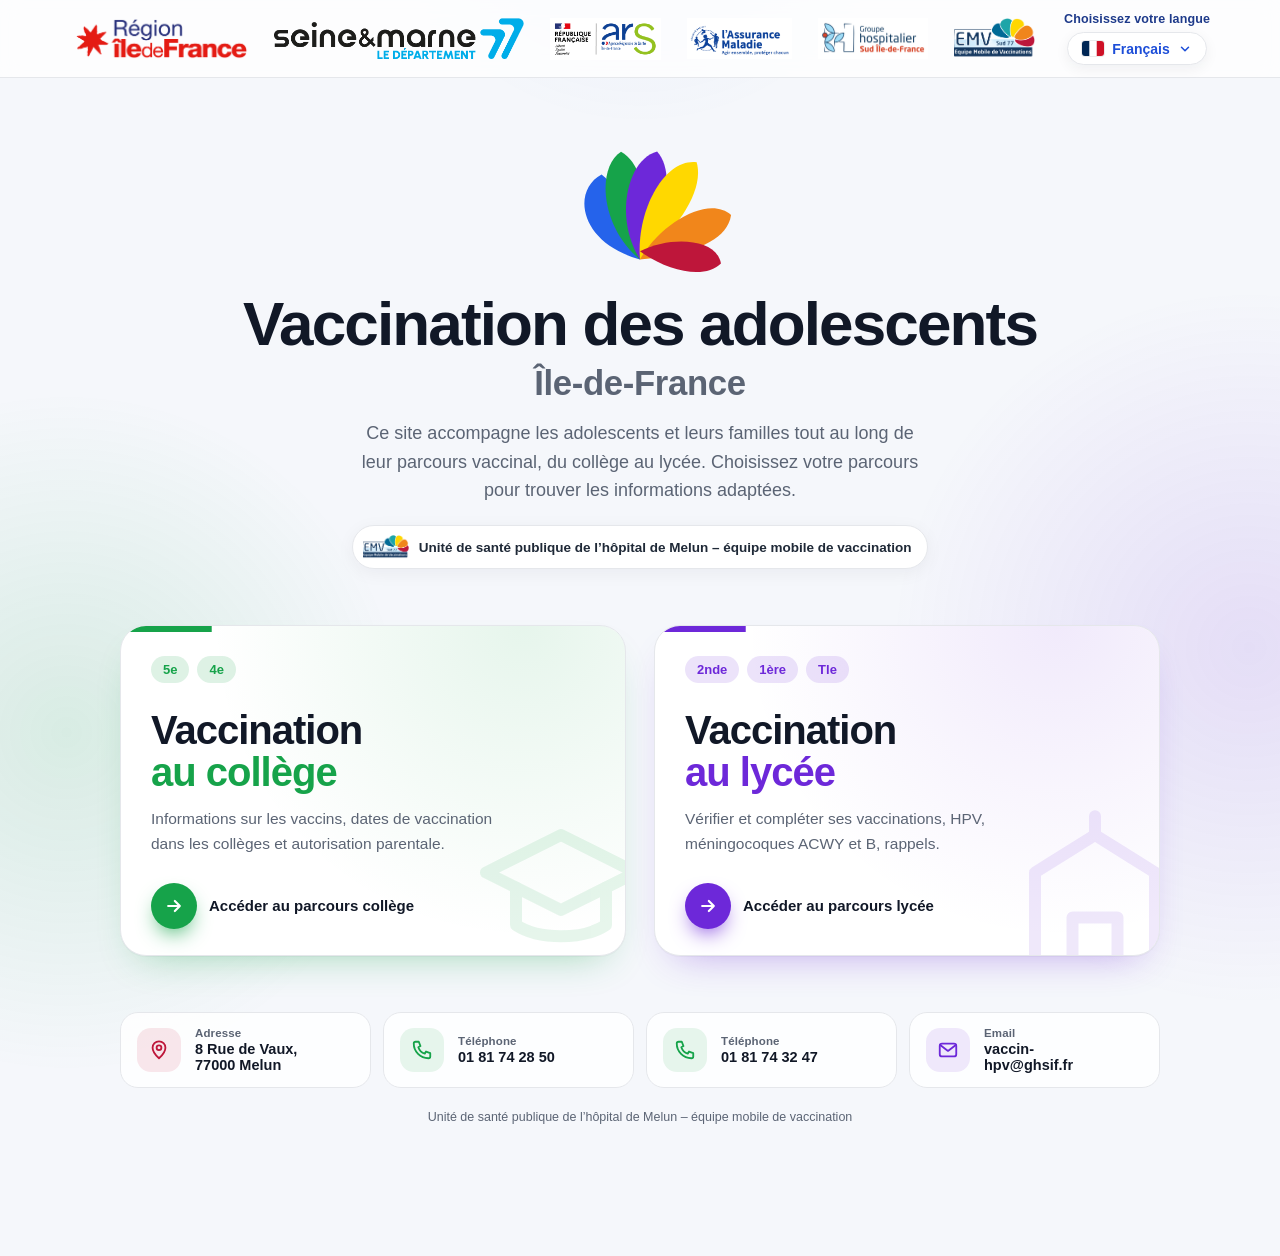
==== commit 095c2925: "maj" ====
--- a/index.html
+++ b/index.html
@@ -10,7 +10,7 @@
     /* Ancien lien vers la section contact du collège (formulaire d'autorisation) */
     if (location.hash === '#contactCard') { location.replace('college/index.html' + location.search + '#contactCard'); }
   </script>
-  <script src="js/parcours.js?v=20261004-12" data-page="hub"></script>
+  <script src="js/parcours.js?v=20261004-13" data-page="hub"></script>
   <script src="js/entete.js" defer></script>
   <script src="js/langue.js?v=20261004-2"></script>
   <style>
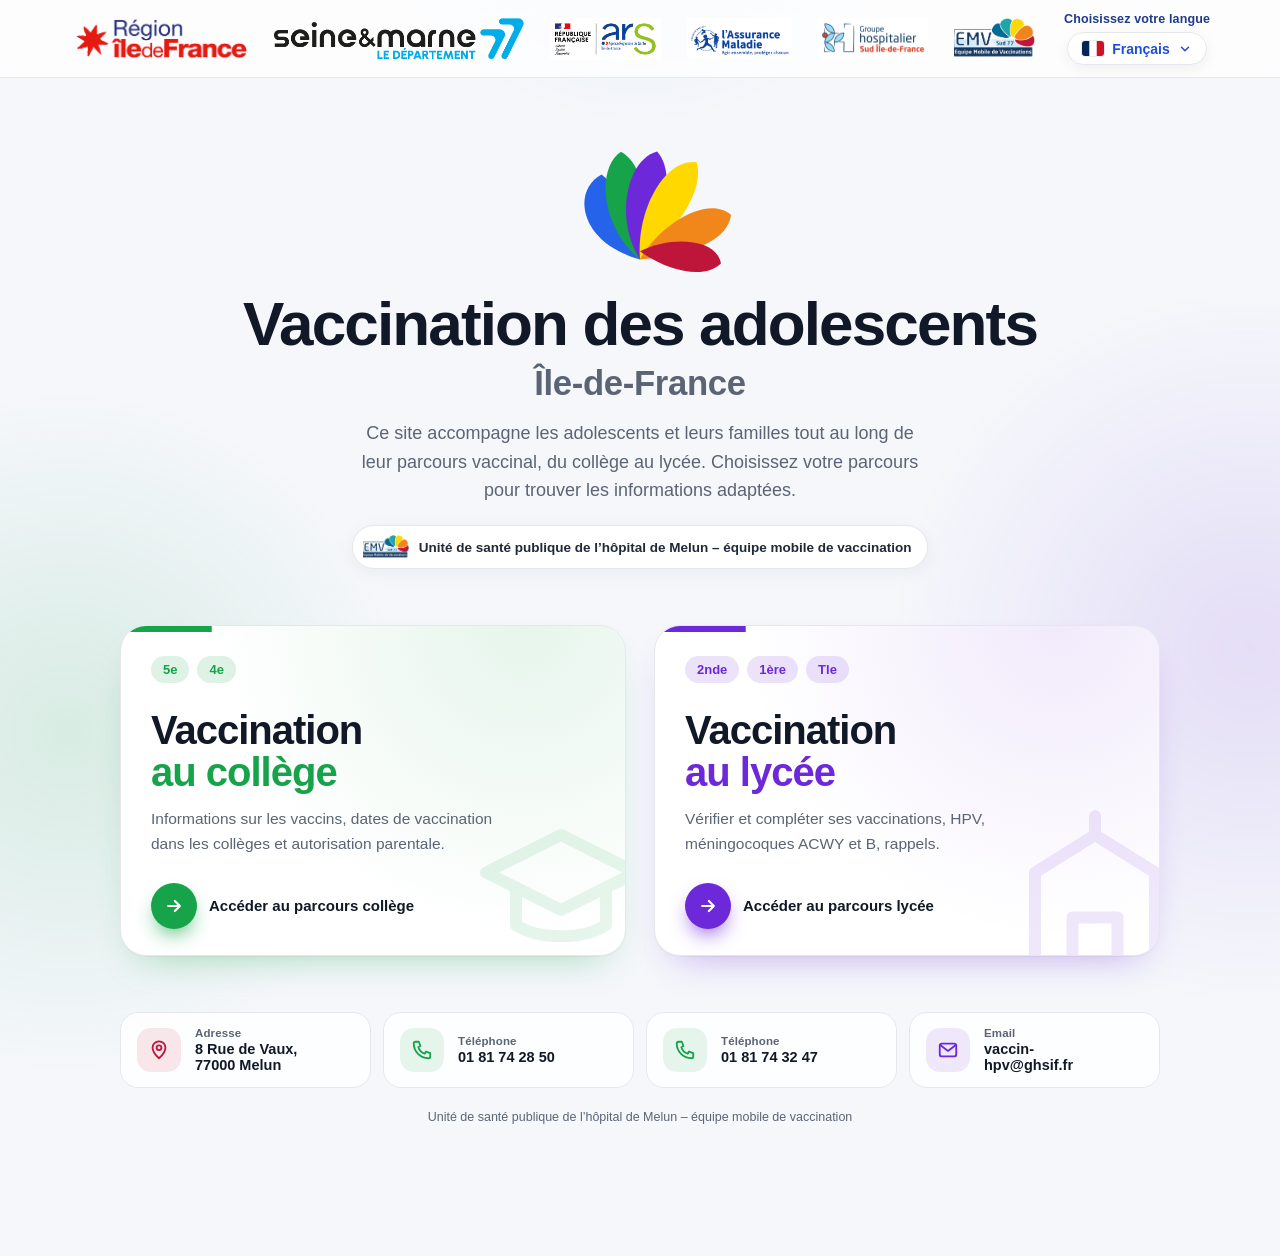
==== commit 43128417: "maj" ====
--- a/index.html
+++ b/index.html
@@ -10,7 +10,7 @@
     /* Ancien lien vers la section contact du collège (formulaire d'autorisation) */
     if (location.hash === '#contactCard') { location.replace('college/index.html' + location.search + '#contactCard'); }
   </script>
-  <script src="js/parcours.js?v=20261004-13" data-page="hub"></script>
+  <script src="js/parcours.js?v=20261004-15" data-page="hub"></script>
   <script src="js/entete.js" defer></script>
   <script src="js/langue.js?v=20261004-2"></script>
   <style>
@@ -34,7 +34,7 @@
     @keyframes drift{to{transform:translate3d(2vmax,-1.5vmax,0) rotate(4deg)}}
 
     /* En-tête logos */
-    .top{background:rgba(255,255,255,.75);backdrop-filter:blur(10px);-webkit-backdrop-filter:blur(10px);border-bottom:1px solid var(--line)}
+    .top{position:relative;z-index:30;background:rgba(255,255,255,.75);backdrop-filter:blur(10px);-webkit-backdrop-filter:blur(10px);border-bottom:1px solid var(--line)}
     .topIn{max-width:1180px;margin:0 auto;padding:12px 20px;display:flex;align-items:center;gap:24px}
     .topIn .headerLogos{flex:1 1 auto}
     .hubLang{position:relative;flex:0 0 auto;display:flex;flex-direction:column;align-items:center;gap:6px}
@@ -45,7 +45,8 @@
     .hubLangBtn img{width:22px;height:15px;object-fit:cover;border-radius:3px;box-shadow:0 0 0 1px rgba(0,0,0,.08)}
     .hubLangBtn svg{width:14px;height:14px;transition:transform .25s ease}
     .hubLangBtn[aria-expanded="true"] svg{transform:rotate(180deg)}
-    .hubLangList{position:absolute;top:calc(100% + 8px);right:0;z-index:50;width:250px;max-height:min(60vh,430px);overflow:auto;margin:0;padding:6px;list-style:none;
+    .hubLangList{position:absolute;top:calc(100% + 8px);right:0;z-index:50;width:400px;max-width:calc(100vw - 24px);margin:0;padding:6px;list-style:none;
+      display:grid;grid-template-columns:repeat(2,minmax(0,1fr));gap:2px;
       background:#fff;border:1px solid var(--line);border-radius:16px;box-shadow:0 24px 50px -12px rgba(17,24,39,.28);
       opacity:0;transform:translateY(-6px) scale(.98);transform-origin:top right;pointer-events:none;transition:opacity .18s ease,transform .22s cubic-bezier(.2,.9,.25,1.2)}
     .hubLangList.open{opacity:1;transform:none;pointer-events:auto}
@@ -62,7 +63,7 @@
     main{transition:opacity .25s ease}
     .topIn .headerLogos a{transition:opacity .2s ease}
     .topIn .headerLogos a:hover{opacity:.75}
-    @media (max-width:768px){.topIn{padding:12px 14px;flex-direction:column;gap:10px}.topIn .headerLogos{width:100%}.hubLangList{right:50%;transform-origin:top center;margin-right:-125px}[dir="rtl"] .hubLangList{left:auto}}
+    @media (max-width:768px){.topIn{padding:12px 14px;flex-direction:column;gap:10px}.topIn .headerLogos{width:100%}.hubLangList{right:auto;left:50%;width:340px;max-width:none;margin-left:-170px;transform-origin:top center}.hubLangList button{padding:8px 8px;font-size:13.5px}}
 
     main{max-width:1080px;margin:0 auto;padding:clamp(28px,6vw,60px) 20px 120px}
 
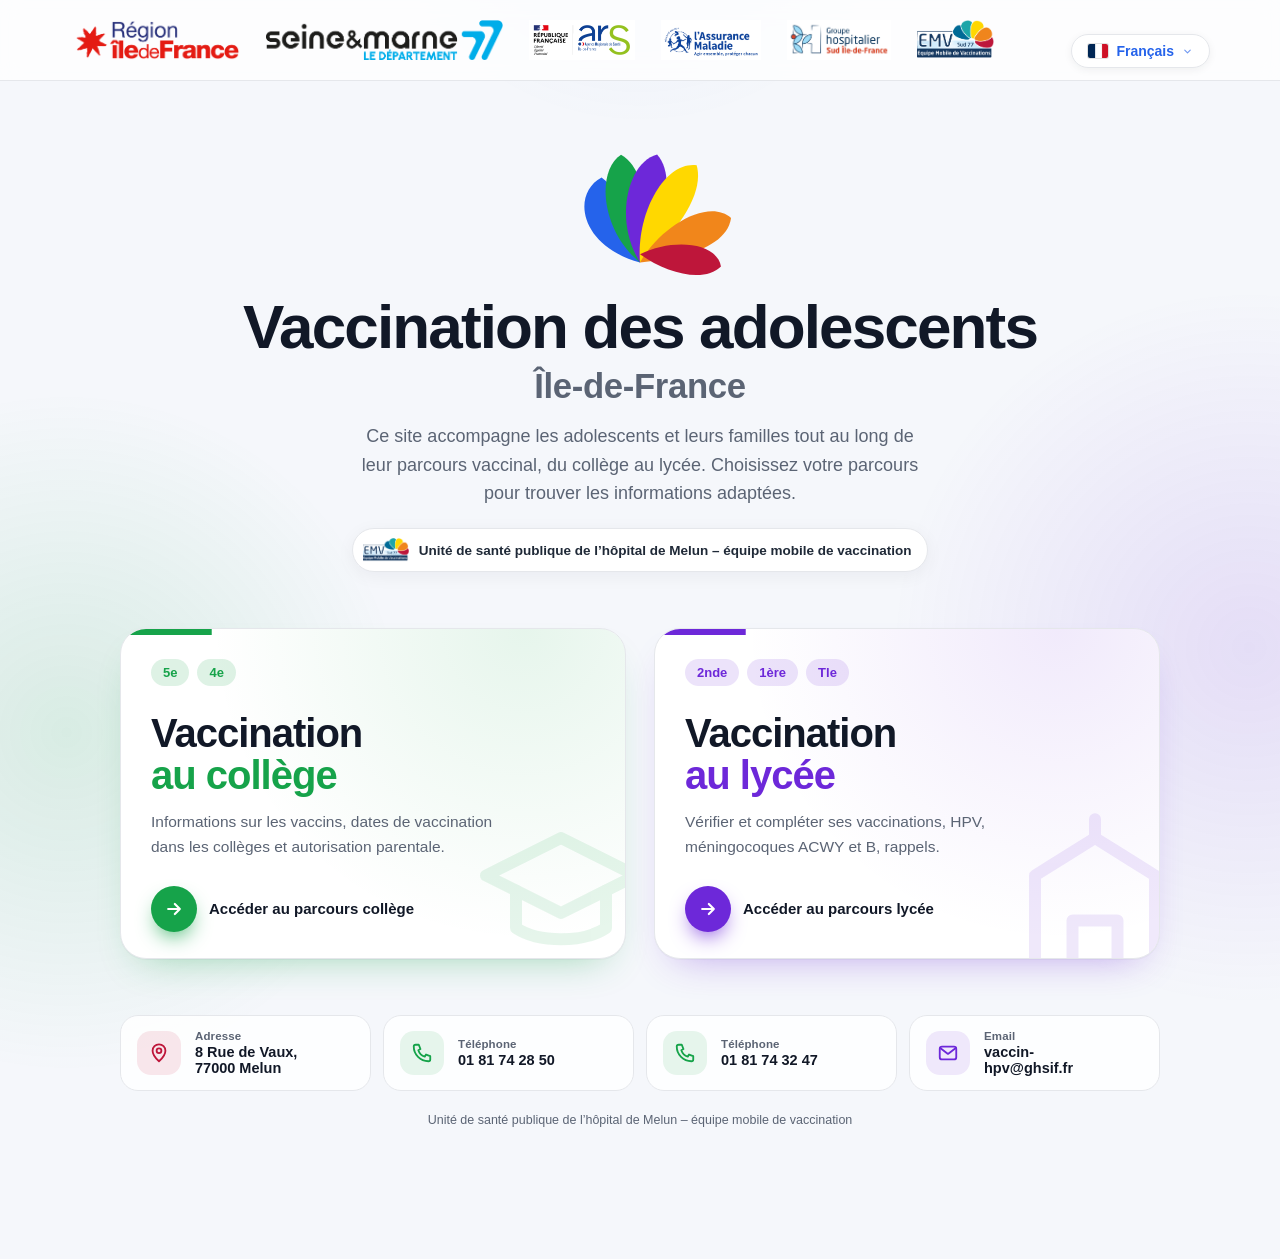
==== commit 9a97a344: "maj" ====
--- a/index.html
+++ b/index.html
@@ -37,33 +37,29 @@
     .top{position:relative;z-index:30;background:rgba(255,255,255,.75);backdrop-filter:blur(10px);-webkit-backdrop-filter:blur(10px);border-bottom:1px solid var(--line)}
     .topIn{max-width:1180px;margin:0 auto;padding:12px 20px;display:flex;align-items:center;gap:24px}
     .topIn .headerLogos{flex:1 1 auto}
-    .hubLang{position:relative;flex:0 0 auto;display:flex;flex-direction:column;align-items:center;gap:6px}
-    .hubLangHint{font-size:12.5px;font-weight:800;color:#1e3a8a;letter-spacing:.01em}
-    .hubLangBtn{display:inline-flex;align-items:center;gap:8px;padding:8px 14px;border-radius:999px;border:1px solid var(--line);background:#fff;
-      font:700 14px/1 var(--font);color:#1d4ed8;cursor:pointer;box-shadow:0 4px 14px rgba(17,24,39,.06);transition:box-shadow .2s ease,border-color .2s ease}
-    .hubLangBtn:hover,.hubLangBtn[aria-expanded="true"]{border-color:#93c5fd;box-shadow:0 8px 22px rgba(37,99,235,.15)}
-    .hubLangBtn img{width:22px;height:15px;object-fit:cover;border-radius:3px;box-shadow:0 0 0 1px rgba(0,0,0,.08)}
-    .hubLangBtn svg{width:14px;height:14px;transition:transform .25s ease}
-    .hubLangBtn[aria-expanded="true"] svg{transform:rotate(180deg)}
-    .hubLangList{position:absolute;top:calc(100% + 8px);right:0;z-index:50;width:400px;max-width:calc(100vw - 24px);margin:0;padding:6px;list-style:none;
-      display:grid;grid-template-columns:repeat(2,minmax(0,1fr));gap:2px;
-      background:#fff;border:1px solid var(--line);border-radius:16px;box-shadow:0 24px 50px -12px rgba(17,24,39,.28);
-      opacity:0;transform:translateY(-6px) scale(.98);transform-origin:top right;pointer-events:none;transition:opacity .18s ease,transform .22s cubic-bezier(.2,.9,.25,1.2)}
-    .hubLangList.open{opacity:1;transform:none;pointer-events:auto}
-    .hubLangList button{width:100%;display:flex;align-items:center;gap:10px;padding:9px 10px;border:0;border-radius:10px;background:none;
-      font:600 14px/1.2 var(--font);color:var(--ink);cursor:pointer;text-align:start}
-    .hubLangList button:hover,.hubLangList button:focus-visible{background:#eff6ff;outline:none}
-    .hubLangList button[aria-selected="true"]{background:#dbeafe;color:#1d4ed8;font-weight:800}
-    .hubLangList img{width:22px;height:15px;object-fit:cover;border-radius:3px;box-shadow:0 0 0 1px rgba(0,0,0,.08)}
+    /* Menu de langue : copie conforme de celui du collège et du lycée */
+    .hubLangWrap{--card:#ffffff;--border:#e5e7eb;--primary:#2563eb;--text:#111827;--primary-soft:#e0e7ff;flex:0 0 auto}
+    .headerLangPicker{display:flex;flex-direction:column;align-items:flex-end;gap:4px}
+    .headerLangHint{font-size:16px;font-weight:800;letter-spacing:.01em;transition:opacity .3s ease;background-repeat:no-repeat;-webkit-background-clip:text;background-clip:text;-webkit-text-fill-color:transparent;color:transparent}
+    .langDropdown{position:relative}
+    .langDropdownBtn{display:flex;align-items:center;gap:8px;padding:8px 16px;border-radius:999px;border:1px solid var(--border);background:var(--card);color:var(--primary);font-weight:700;font-size:14px;cursor:pointer;box-shadow:0 2px 8px rgba(0,0,0,.06);font-family:var(--font)}
+    .langDropdownFlag{width:20px;height:14px;object-fit:cover;border-radius:2px;box-shadow:0 0 0 1px rgba(0,0,0,.12);flex-shrink:0;display:block}
+    .langDropdownChevron{width:11px;height:11px;opacity:.65;flex-shrink:0}
+    .langDropdownPanel{position:absolute;top:calc(100% + 8px);right:0;background:var(--card);border:1px solid var(--border);border-radius:14px;box-shadow:0 20px 50px rgba(0,0,0,.2);padding:10px;display:grid;grid-template-columns:repeat(2,minmax(150px,1fr));gap:4px;max-height:70vh;overflow-y:auto;width:max-content;max-width:92vw;z-index:200}
+    .langDropdownPanel[hidden]{display:none}
+    .langDropdownOption{display:flex;align-items:center;gap:8px;padding:8px 10px;border-radius:10px;border:1px solid transparent;background:none;color:var(--text);cursor:pointer;font-size:13px;font-weight:600;text-align:left;white-space:nowrap;width:100%;font-family:var(--font)}
+    .langDropdownOption:hover{background:var(--primary-soft)}
+    .langDropdownOption.active{border-color:var(--primary);background:var(--primary-soft)}
+    .langDropdownCheck{width:14px;flex-shrink:0;color:var(--primary);font-weight:900;font-size:13px}
+    .langDropdownOptionFlag{width:18px;height:12px;object-fit:cover;border-radius:2px;box-shadow:0 0 0 1px rgba(0,0,0,.12);flex-shrink:0;display:block}
     [dir="rtl"] .path{text-align:right}
     [dir="rtl"] .go svg{transform:scaleX(-1)}
     [dir="rtl"] .ci{text-align:right}
-    [dir="rtl"] .hubLangList{right:auto;left:0;transform-origin:top left}
     body.langFade main{opacity:.25;transition:opacity .2s ease}
     main{transition:opacity .25s ease}
     .topIn .headerLogos a{transition:opacity .2s ease}
     .topIn .headerLogos a:hover{opacity:.75}
-    @media (max-width:768px){.topIn{padding:12px 14px;flex-direction:column;gap:10px}.topIn .headerLogos{width:100%}.hubLangList{right:auto;left:50%;width:340px;max-width:none;margin-left:-170px;transform-origin:top center}.hubLangList button{padding:8px 8px;font-size:13.5px}}
+    @media (max-width:768px){.topIn{padding:12px 14px;flex-direction:column;gap:10px}.topIn .headerLogos{width:100%}.headerLangPicker{align-items:center}.langDropdownPanel{right:auto;left:50%;transform:translateX(-50%)}}
 
     main{max-width:1080px;margin:0 auto;padding:clamp(28px,6vw,60px) 20px 120px}
 
@@ -186,10 +182,18 @@
         <a href="https://www.ghsif.fr/" target="_blank" rel="noopener" aria-label="Groupe Hospitalier de Melun"><img src="img/CHMELUN.png" alt="Groupe Hospitalier de Melun"></a>
         <a href="#contact" aria-label="Équipe Mobile de Vaccination"><img src="img/EMV.png" alt="Équipe Mobile de Vaccination"></a>
       </div>
-      <div class="hubLang">
-        <div class="hubLangHint" data-i18n="lang_choose">Choisissez votre langue</div>
-        <button type="button" class="hubLangBtn" id="hubLangBtn" aria-haspopup="listbox" aria-expanded="false"><img id="hubLangFlag" src="Flags/fr.png" alt=""><span id="hubLangName">Français</span><svg viewBox="0 0 24 24" fill="none" stroke="currentColor" stroke-width="2.6" stroke-linecap="round" stroke-linejoin="round" aria-hidden="true"><path d="M6 9l6 6 6-6"/></svg></button>
-        <ul class="hubLangList" id="hubLangList" role="listbox" aria-label="Langue"><li><button type="button" role="option" data-lang="fr" aria-selected="true"><img src="Flags/fr.png" alt="">Français</button></li><li><button type="button" role="option" data-lang="en" aria-selected="false"><img src="Flags/gb-eng.png" alt="">English</button></li><li><button type="button" role="option" data-lang="ar" aria-selected="false"><img src="Flags/sa.png" alt="">العربية</button></li><li><button type="button" role="option" data-lang="tr" aria-selected="false"><img src="Flags/tr.png" alt="">Türkçe</button></li><li><button type="button" role="option" data-lang="ps" aria-selected="false"><img src="Flags/af.png" alt="">پښتو</button></li><li><button type="button" role="option" data-lang="ku" aria-selected="false"><img src="Flags/iq.png" alt="">Kurdî (Soranî)</button></li><li><button type="button" role="option" data-lang="ro" aria-selected="false"><img src="Flags/ro.png" alt="">Română</button></li><li><button type="button" role="option" data-lang="ka" aria-selected="false"><img src="Flags/ge.png" alt="">ქართული</button></li><li><button type="button" role="option" data-lang="sq" aria-selected="false"><img src="Flags/al.png" alt="">Shqip</button></li><li><button type="button" role="option" data-lang="am" aria-selected="false"><img src="Flags/et.png" alt="">አማርኛ</button></li><li><button type="button" role="option" data-lang="zh" aria-selected="false"><img src="Flags/cn.png" alt="">中文</button></li><li><button type="button" role="option" data-lang="prs" aria-selected="false"><img src="Flags/af.png" alt="">دری</button></li><li><button type="button" role="option" data-lang="es" aria-selected="false"><img src="Flags/es.png" alt="">Español</button></li><li><button type="button" role="option" data-lang="pt" aria-selected="false"><img src="Flags/pt.png" alt="">Português</button></li><li><button type="button" role="option" data-lang="ru" aria-selected="false"><img src="Flags/ru.png" alt="">Русский</button></li><li><button type="button" role="option" data-lang="uk" aria-selected="false"><img src="Flags/ua.png" alt="">Українська</button></li><li><button type="button" role="option" data-lang="mo" aria-selected="false"><img src="Flags/md.png" alt="">Moldovenească</button></li></ul>
+      <div class="hubLangWrap">
+        <div class="headerLangPicker">
+          <span class="headerLangHint" id="headerLangHint">Choisissez votre langue</span>
+          <div class="langDropdown">
+            <button type="button" class="langDropdownBtn" id="langSwitcherBtn" aria-haspopup="listbox" aria-expanded="false">
+              <img class="langDropdownFlag" id="langSwitcherFlag" src="Flags/fr.png" alt="">
+              <span id="langSwitcherText">Français</span>
+              <svg class="langDropdownChevron" viewBox="0 0 24 24" fill="none" stroke="currentColor" stroke-width="2.5" stroke-linecap="round" stroke-linejoin="round" aria-hidden="true"><path d="M6 9l6 6 6-6"/></svg>
+            </button>
+            <div class="langDropdownPanel" id="langPanel" role="listbox" hidden></div>
+          </div>
+        </div>
       </div>
     </div>
   </header>
@@ -294,6 +298,7 @@
     var HUB_I18N = {"title": {"fr": "Vaccination des adolescents", "en": "Adolescent vaccination", "ar": "تلقيح المراهقين", "tr": "Ergen aşılaması", "ps": "د تنکیو ځوانانو واکسین", "ku": "ڤاکسینی هەرزەکاران", "ro": "Vaccinarea adolescenților", "ka": "მოზარდების ვაქცინაცია", "sq": "Vaksinimi i adoleshentëve", "am": "የታዳጊዎች ክትባት", "zh": "青少年疫苗接种", "prs": "واکسیناسیون نوجوانان", "es": "Vacunación de los adolescentes", "pt": "Vacinação dos adolescentes", "ru": "Вакцинация подростков", "uk": "Вакцинація підлітків", "mo": "Vaccinarea adolescenților"}, "lead": {"fr": "Ce site accompagne les adolescents et leurs familles tout au long de leur parcours vaccinal, du collège au lycée. Choisissez votre parcours pour trouver les informations adaptées.", "en": "This site supports adolescents and their families throughout their vaccination journey, from middle school to high school. Choose your path to find the right information.", "ar": "يرافق هذا الموقع المراهقين وعائلاتهم طوال مسارهم التلقيحي، من الإعدادية إلى الثانوية. اختر مسارك للعثور على المعلومات المناسبة.", "tr": "Bu site, ergenlere ve ailelerine ortaokuldan liseye kadar aşı süreçleri boyunca eşlik eder. Size uygun bilgileri bulmak için yolunuzu seçin.", "ps": "دا وېبپاڼه تنکي ځوانان او د هغوی کورنۍ د واکسین په ټوله لاره کې، له منځني ښوونځي تر لیسې پورې، ملاتړ کوي. د مناسبو معلوماتو د موندلو لپاره خپله لاره وټاکئ.", "ku": "ئەم ماڵپەڕە هاوڕێی هەرزەکاران و خێزانەکانیانە لە سەرانسەری ڕێڕەوی ڤاکسینیاندا، لە قوتابخانەی ناوەندییەوە تا ئامادەیی. ڕێڕەوەکەت هەڵبژێرە بۆ دۆزینەوەی زانیاریی گونجاو.", "ro": "Acest site îi însoțește pe adolescenți și pe familiile lor pe tot parcursul vaccinării, de la colegiu la liceu. Alegeți-vă parcursul pentru a găsi informațiile potrivite.", "ka": "ეს საიტი მოზარდებსა და მათ ოჯახებს ეხმარება ვაქცინაციის მთელ გზაზე, კოლეჯიდან ლიცეუმამდე. აირჩიეთ თქვენი მიმართულება შესაბამისი ინფორმაციის მოსაძებნად.", "sq": "Ky sajt i shoqëron adoleshentët dhe familjet e tyre gjatë gjithë rrugëtimit të vaksinimit, nga kolegji te shkolla e mesme. Zgjidhni rrugën tuaj për të gjetur informacionin e duhur.", "am": "ይህ ድረ-ገጽ ታዳጊዎችን እና ቤተሰቦቻቸውን ከኮሌጅ እስከ ሁለተኛ ደረጃ ትምህርት ቤት ድረስ በክትባት ጉዟቸው ሁሉ ይደግፋል። ተገቢውን መረጃ ለማግኘት መንገድዎን ይምረጡ።", "zh": "本网站在青少年从初中到高中的整个疫苗接种过程中为他们及其家庭提供帮助。请选择您的路径以查找相应信息。", "prs": "این وب‌سایت نوجوانان و خانواده‌های آن‌ها را در تمام مسیر واکسیناسیون، از مکتب متوسطه تا لیسه، همراهی می‌کند. مسیر خود را انتخاب کنید تا معلومات مناسب را بیابید.", "es": "Este sitio acompaña a los adolescentes y a sus familias a lo largo de su recorrido de vacunación, del colegio al instituto. Elija su recorrido para encontrar la información adecuada.", "pt": "Este site acompanha os adolescentes e as suas famílias ao longo do seu percurso de vacinação, do colégio ao liceu. Escolha o seu percurso para encontrar a informação adequada.", "ru": "Этот сайт сопровождает подростков и их семьи на всём пути вакцинации, от коллежа до лицея. Выберите свой раздел, чтобы найти нужную информацию.", "uk": "Цей сайт супроводжує підлітків та їхні родини на всьому шляху вакцинації, від колежу до ліцею. Оберіть свій розділ, щоб знайти потрібну інформацію.", "mo": "Acest site îi însoțește pe adolescenți și pe familiile lor pe tot parcursul vaccinării, de la colegiu la liceu. Alegeți-vă parcursul pentru a găsi informațiile potrivite."}, "h2_col": {"fr": "Vaccination <b>au collège</b>", "en": "<b>Middle school</b> vaccination", "ar": "التلقيح <b>في الإعدادية</b>", "tr": "<b>Ortaokulda</b> aşılama", "ps": "<b>په منځني ښوونځي کې</b> واکسین", "ku": "ڤاکسین <b>لە قوتابخانەی ناوەندی</b>", "ro": "Vaccinare <b>la colegiu</b>", "ka": "ვაქცინაცია <b>კოლეჯში</b>", "sq": "Vaksinimi <b>në kolegj</b>", "am": "<b>በኮሌጅ</b> ክትባት", "zh": "<b>初中</b>疫苗接种", "prs": "واکسیناسیون <b>در مکتب متوسطه</b>", "es": "Vacunación <b>en el colegio</b>", "pt": "Vacinação <b>no colégio</b>", "ru": "Вакцинация <b>в коллеже</b>", "uk": "Вакцинація <b>в колежі</b>", "mo": "Vaccinare <b>la colegiu</b>"}, "h2_lyc": {"fr": "Vaccination <b>au lycée</b>", "en": "<b>High school</b> vaccination", "ar": "التلقيح <b>في الثانوية</b>", "tr": "<b>Lisede</b> aşılama", "ps": "<b>په لیسه کې</b> واکسین", "ku": "ڤاکسین <b>لە ئامادەیی</b>", "ro": "Vaccinare <b>la liceu</b>", "ka": "ვაქცინაცია <b>ლიცეუმში</b>", "sq": "Vaksinimi <b>në shkollën e mesme</b>", "am": "<b>በሁለተኛ ደረጃ ትምህርት ቤት</b> ክትባት", "zh": "<b>高中</b>疫苗接种", "prs": "واکسیناسیون <b>در لیسه</b>", "es": "Vacunación <b>en el instituto</b>", "pt": "Vacinação <b>no liceu</b>", "ru": "Вакцинация <b>в лицее</b>", "uk": "Вакцинація <b>в ліцеї</b>", "mo": "Vaccinare <b>la liceu</b>"}, "desc_col": {"fr": "Informations sur les vaccins, dates de vaccination dans les collèges et autorisation parentale.", "en": "Vaccine information, vaccination dates in middle schools and parental consent.", "ar": "معلومات عن اللقاحات، ومواعيد التلقيح في الإعداديات، والموافقة الأبوية.", "tr": "Aşılar hakkında bilgiler, ortaokullardaki aşı tarihleri ve veli izni.", "ps": "د واکسینونو په اړه معلومات، په منځنیو ښوونځیو کې د واکسین نېټې او د والدینو اجازه.", "ku": "زانیاری دەربارەی ڤاکسینەکان، ڕێکەوتەکانی ڤاکسین لە قوتابخانە ناوەندییەکان و ڕەزامەندیی دایک و باوک.", "ro": "Informații despre vaccinuri, datele vaccinării în colegii și autorizația părinților.", "ka": "ინფორმაცია ვაქცინების შესახებ, ვაქცინაციის თარიღები კოლეჯებში და მშობლის ნებართვა.", "sq": "Informacion për vaksinat, datat e vaksinimit në kolegje dhe autorizimi i prindërve.", "am": "ስለ ክትባቶች መረጃ፣ በኮሌጆች ውስጥ የክትባት ቀኖች እና የወላጅ ፈቃድ።", "zh": "疫苗信息、各初中的接种日期以及家长同意书。", "prs": "معلومات درباره واکسین‌ها، تاریخ‌های واکسیناسیون در مکاتب متوسطه و اجازه والدین.", "es": "Información sobre las vacunas, fechas de vacunación en los colegios y autorización parental.", "pt": "Informações sobre as vacinas, datas de vacinação nos colégios e autorização parental.", "ru": "Информация о вакцинах, даты вакцинации в коллежах и согласие родителей.", "uk": "Інформація про вакцини, дати вакцинації в колежах та згода батьків.", "mo": "Informații despre vaccinuri, datele vaccinării în colegii și autorizația părinților."}, "desc_lyc": {"fr": "Vérifier et compléter ses vaccinations, HPV, méningocoques ACWY et B, rappels.", "en": "Check and complete your vaccinations, HPV, meningococcal ACWY and B, boosters.", "ar": "تحقق من تطعيماتك وأكملها، فيروس الورم الحليمي البشري، المكورات السحائية ACWY وB، الجرعات المعززة.", "tr": "Aşılarınızı kontrol edin ve tamamlayın, HPV, ACWY ve B meningokok, rapeller.", "ps": "خپل واکسینونه وګورئ او بشپړ یې کړئ، HPV، د مننژوکوک ACWY او B، تکراري ډوزونه.", "ku": "ڤاکسینەکانت بپشکنە و تەواویان بکە، HPV، مێنینگۆکۆکی ACWY و B، دووبارەکردنەوەکان.", "ro": "Verificați și completați-vă vaccinările, HPV, meningococ ACWY și B, rapeluri.", "ka": "შეამოწმეთ და შეავსეთ თქვენი ვაქცინაციები, HPV, მენინგოკოკი ACWY და B, განმეორებითი დოზები.", "sq": "Kontrolloni dhe plotësoni vaksinimet tuaja, HPV, meningokokët ACWY dhe B, përforcuesit.", "am": "ክትባቶችዎን ያረጋግጡ እና ያጠናቅቁ፣ HPV፣ ማኒንጎኮከስ ACWY እና B፣ ማጠናከሪያዎች።", "zh": "检查并补全您的疫苗接种：HPV、ACWY 和 B 型脑膜炎球菌、加强针。", "prs": "واکسین‌های خود را بررسی و تکمیل کنید، HPV، مننگوکوک ACWY و B، دوزهای تقویتی.", "es": "Verificar y completar sus vacunas, VPH, meningococos ACWY y B, refuerzos.", "pt": "Verificar e completar as suas vacinas, HPV, meningococos ACWY e B, reforços.", "ru": "Проверить и дополнить свои прививки, ВПЧ, менингококки ACWY и B, ревакцинации.", "uk": "Перевірити та доповнити свої щеплення, ВПЛ, менінгококи ACWY і B, ревакцинації.", "mo": "Verificați și completați-vă vaccinările, HPV, meningococ ACWY și B, rapeluri."}, "go_col": {"fr": "Accéder au parcours collège", "en": "Go to the middle school section", "ar": "الدخول إلى قسم الإعدادية", "tr": "Ortaokul bölümüne git", "ps": "د منځني ښوونځي برخې ته ورشئ", "ku": "چوونە بۆ بەشی قوتابخانەی ناوەندی", "ro": "Accesați parcursul colegiu", "ka": "კოლეჯის განყოფილებაზე გადასვლა", "sq": "Hyni në seksionin e kolegjit", "am": "ወደ ኮሌጅ ክፍል ይሂዱ", "zh": "进入初中栏目", "prs": "ورود به بخش مکتب متوسطه", "es": "Acceder al apartado colegio", "pt": "Aceder ao percurso colégio", "ru": "Перейти в раздел коллежа", "uk": "Перейти до розділу колежу", "mo": "Accesați parcursul colegiu"}, "go_lyc": {"fr": "Accéder au parcours lycée", "en": "Go to the high school section", "ar": "الدخول إلى قسم الثانوية", "tr": "Lise bölümüne git", "ps": "د لیسې برخې ته ورشئ", "ku": "چوونە بۆ بەشی ئامادەیی", "ro": "Accesați parcursul liceu", "ka": "ლიცეუმის განყოფილებაზე გადასვლა", "sq": "Hyni në seksionin e shkollës së mesme", "am": "ወደ ሁለተኛ ደረጃ ትምህርት ቤት ክፍል ይሂዱ", "zh": "进入高中栏目", "prs": "ورود به بخش لیسه", "es": "Acceder al apartado instituto", "pt": "Aceder ao percurso liceu", "ru": "Перейти в раздел лицея", "uk": "Перейти до розділу ліцею", "mo": "Accesați parcursul liceu"}, "go_short": {"fr": "Entrer", "en": "Enter", "ar": "دخول", "tr": "Gir", "ps": "ننوځئ", "ku": "چوونە ژوورەوە", "ro": "Intrați", "ka": "შესვლა", "sq": "Hyni", "am": "ግባ", "zh": "进入", "prs": "ورود", "es": "Entrar", "pt": "Entrar", "ru": "Войти", "uk": "Увійти", "mo": "Intrați"}, "paths_aria": {"fr": "Choisir un parcours", "en": "Choose a path", "ar": "اختر مسارًا", "tr": "Bir bölüm seçin", "ps": "یوه لاره وټاکئ", "ku": "ڕێڕەوێک هەڵبژێرە", "ro": "Alegeți un parcurs", "ka": "აირჩიეთ მიმართულება", "sq": "Zgjidhni një rrugë", "am": "መንገድ ይምረጡ", "zh": "选择栏目", "prs": "یک مسیر انتخاب کنید", "es": "Elegir un recorrido", "pt": "Escolher um percurso", "ru": "Выберите раздел", "uk": "Оберіть розділ", "mo": "Alegeți un parcurs"}, "lang_choose": {"fr": "Choisissez votre langue", "en": "Choose your language", "ar": "اختر لغتك", "tr": "Dilinizi seçin", "ps": "خپله ژبه وټاکئ", "ku": "زمانەکەت هەڵبژێرە", "ro": "Alegeți limba", "ka": "აირჩიეთ ენა", "sq": "Zgjidhni gjuhën", "am": "ቋንቋዎን ይምረጡ", "zh": "选择语言", "prs": "زبان خود را انتخاب کنید", "es": "Elija su idioma", "pt": "Escolha o seu idioma", "ru": "Выберите язык", "uk": "Оберіть мову", "mo": "Alegeți limba"}, "unit": {"fr": "Unité de santé publique de l’hôpital de Melun – équipe mobile de vaccination", "en": "Public Health Unit of Melun Hospital – mobile vaccination team", "ar": "وحدة الصحة العامة في مستشفى ميلون – فريق التلقيح المتنقل", "tr": "Melun Hastanesi Halk Sağlığı Birimi – mobil aşı ekibi", "ps": "د مېلون روغتون د عامې روغتیا واحد – د واکسین ګرځنده ټیم", "ku": "یەکەی تەندروستیی گشتیی نەخۆشخانەی مێلون – تیمی گەڕۆکی ڤاکسین", "ro": "Unitatea de sănătate publică a spitalului din Melun – echipa mobilă de vaccinare", "ka": "მელუნის საავადმყოფოს საზოგადოებრივი ჯანმრთელობის განყოფილება – ვაქცინაციის მობილური გუნდი", "sq": "Njësia e shëndetit publik e spitalit të Melun – ekipi i lëvizshëm i vaksinimit", "am": "የሜሉን ሆስፒታል የሕዝብ ጤና ክፍል – ተንቀሳቃሽ የክትባት ቡድን", "zh": "默伦医院公共卫生科 – 流动疫苗接种团队", "prs": "واحد صحت عامه شفاخانه ملون – تیم سیار واکسیناسیون", "es": "Unidad de salud pública del hospital de Melun – equipo móvil de vacunación", "pt": "Unidade de saúde pública do hospital de Melun – equipa móvel de vacinação", "ru": "Отдел общественного здравоохранения больницы Мелёна – мобильная бригада вакцинации", "uk": "Відділ громадського здоров’я лікарні Мелена – мобільна бригада вакцинації", "mo": "Unitatea de sănătate publică a spitalului din Melun – echipa mobilă de vaccinare"}, "addr": {"fr": "Adresse", "en": "Address", "ar": "العنوان", "tr": "Adres", "ps": "پته", "ku": "ناونیشان", "ro": "Adresă", "ka": "მისამართი", "sq": "Adresa", "am": "አድራሻ", "zh": "地址", "prs": "آدرس", "es": "Dirección", "pt": "Morada", "ru": "Адрес", "uk": "Адреса", "mo": "Adresă"}, "phone": {"fr": "Téléphone", "en": "Phone", "ar": "الهاتف", "tr": "Telefon", "ps": "تلیفون", "ku": "تەلەفۆن", "ro": "Telefon", "ka": "ტელეფონი", "sq": "Telefoni", "am": "ስልክ", "zh": "电话", "prs": "تلیفون", "es": "Teléfono", "pt": "Telefone", "ru": "Телефон", "uk": "Телефон", "mo": "Telefon"}, "email": {"fr": "Email", "en": "Email", "ar": "البريد الإلكتروني", "tr": "E-posta", "ps": "بریښنالیک", "ku": "ئیمەیل", "ro": "Email", "ka": "ელფოსტა", "sq": "Email", "am": "ኢሜይል", "zh": "电子邮件", "prs": "ایمیل", "es": "Correo electrónico", "pt": "Email", "ru": "Эл. почта", "uk": "Ел. пошта", "mo": "Email"}};
     var HUB_LABELS = {"fr": "Français", "ar": "العربية", "tr": "Türkçe", "en": "English", "ps": "پښتو", "ku": "Kurdî (Soranî)", "ka": "ქართული", "ro": "Română", "sq": "Shqip", "am": "አማርኛ", "zh": "中文", "prs": "دری", "es": "Español", "pt": "Português", "ru": "Русский", "uk": "Українська", "mo": "Moldovenească"};
     var HUB_FLAGS = {"fr": "fr", "en": "gb-eng", "ar": "sa", "tr": "tr", "ps": "af", "ku": "iq", "ro": "ro", "ka": "ge", "sq": "al", "am": "et", "zh": "cn", "prs": "af", "es": "es", "pt": "pt", "ru": "ru", "uk": "ua", "mo": "md"};
+    var HUB_ORDER = ["fr", "en", "ar", "tr", "ps", "ku", "ro", "ka", "sq", "am", "zh", "prs", "es", "pt", "ru", "uk", "mo"];
     var RTL_LANGS = ['ar','ps','ku','prs'];
     var lang = (function(){ var q = new URLSearchParams(location.search).get('lang'); if (q && HUB_LABELS[q]) return q; var m = null; try { m = localStorage.getItem('vaccinationSud77Lang'); } catch(e){} return (m && HUB_LABELS[m]) ? m : 'fr'; })();
     (function(){
@@ -311,9 +316,19 @@
         document.querySelectorAll('[data-i18n]').forEach(function(n){ n.textContent = tr(n.getAttribute('data-i18n')); });
         document.querySelectorAll('[data-i18n-html]').forEach(function(n){ n.innerHTML = tr(n.getAttribute('data-i18n-html')); });
         document.querySelectorAll('[data-i18n-aria]').forEach(function(n){ n.setAttribute('aria-label', tr(n.getAttribute('data-i18n-aria'))); });
-        document.getElementById('hubLangName').textContent = HUB_LABELS[lang];
-        document.getElementById('hubLangFlag').src = 'Flags/' + (HUB_FLAGS[lang] || 'fr') + '.png';
-        document.querySelectorAll('#hubLangList button').forEach(function(b){ b.setAttribute('aria-selected', b.dataset.lang === lang ? 'true' : 'false'); });
+        document.getElementById('langSwitcherText').textContent = HUB_LABELS[lang];
+        document.getElementById('langSwitcherFlag').src = 'Flags/' + (HUB_FLAGS[lang] || 'fr') + '.png';
+        buildPanel();
+      }
+      function buildPanel(){
+        var panel = document.getElementById('langPanel'); panel.innerHTML = '';
+        HUB_ORDER.forEach(function(l){
+          var on = l === lang, b = document.createElement('button');
+          b.type = 'button'; b.setAttribute('role','option'); b.className = 'langDropdownOption' + (on ? ' active' : '');
+          b.innerHTML = '<span class="langDropdownCheck">' + (on ? '✓' : '') + '</span><img class="langDropdownOptionFlag" src="Flags/' + (HUB_FLAGS[l] || 'fr') + '.png" alt=""><span>' + HUB_LABELS[l] + '</span>';
+          b.addEventListener('click', function(){ panel.hidden = true; document.getElementById('langSwitcherBtn').setAttribute('aria-expanded','false'); setLang(l); });
+          panel.appendChild(b);
+        });
       }
       function setLang(l){
         if (l === lang) return;
@@ -328,12 +343,17 @@
       }
       apply(true);
       window.hubSetLanguage = setLang;
-      var btn = document.getElementById('hubLangBtn'), list = document.getElementById('hubLangList');
-      function open(v){ list.classList.toggle('open', v); btn.setAttribute('aria-expanded', v ? 'true' : 'false'); if(v){ var cur = list.querySelector('[aria-selected="true"]'); if(cur) cur.focus(); } }
-      btn.addEventListener('click', function(e){ e.stopPropagation(); open(!list.classList.contains('open')); });
-      list.addEventListener('click', function(e){ var b = e.target.closest('button[data-lang]'); if(!b) return; open(false); setLang(b.dataset.lang); btn.focus(); });
-      document.addEventListener('click', function(e){ if(!e.target.closest('.hubLang')) open(false); });
-      document.addEventListener('keydown', function(e){ if(e.key === 'Escape') open(false); });
+      var btn = document.getElementById('langSwitcherBtn'), panel = document.getElementById('langPanel');
+      btn.addEventListener('click', function(e){ e.stopPropagation(); var willOpen = panel.hidden; panel.hidden = !willOpen; btn.setAttribute('aria-expanded', willOpen ? 'true' : 'false'); });
+      document.addEventListener('click', function(e){ if(!e.target.closest('.langDropdown')){ panel.hidden = true; btn.setAttribute('aria-expanded','false'); } });
+      document.addEventListener('keydown', function(e){ if(e.key === 'Escape'){ panel.hidden = true; btn.setAttribute('aria-expanded','false'); } });
+      /* Phrase d'invitation qui défile dans les 17 langues, comme au collège */
+      var LANG_SELF = {"fr": "Choisissez votre langue", "en": "Choose your language", "ar": "اختر لغتك", "tr": "Dilinizi seçin", "ps": "خپله ژبه وټاکئ", "ku": "زمانەکەت هەڵبژێرە", "ro": "Alegeți limba dumneavoastră", "ka": "აირჩიეთ თქვენი ენა", "sq": "Zgjidhni gjuhën tuaj", "am": "ቋንቋዎን ይምረጡ", "zh": "选择您的语言", "prs": "زبان خود را انتخاب کنید", "es": "Elija su idioma", "pt": "Escolha o seu idioma", "ru": "Выберите свой язык", "uk": "Оберіть свою мову", "mo": "Alegeți limba dumneavoastră"};
+      var HINT_GRAD = {"fr": "linear-gradient(90deg,#002395,#ED2939)", "en": "linear-gradient(90deg,#00247D,#CF142B)", "ar": "linear-gradient(90deg,#006C35,#0a8f46)", "tr": "linear-gradient(90deg,#E30A17,#b5050f)", "ps": "linear-gradient(90deg,#000000,#D32011,#007A36)", "ku": "linear-gradient(90deg,#EE1B24,#FDE816,#007A3D)", "ro": "linear-gradient(90deg,#002B7F,#FCD116,#CE1126)", "ka": "linear-gradient(90deg,#FF0000,#c40000)", "sq": "linear-gradient(90deg,#E41E20,#2b2b2b)", "am": "linear-gradient(90deg,#078930,#FCDD09,#DA121A)", "zh": "linear-gradient(90deg,#DE2910,#FFDE00)", "prs": "linear-gradient(90deg,#000000,#D32011,#007A36)", "es": "linear-gradient(90deg,#AA151B,#F1BF00)", "pt": "linear-gradient(90deg,#046A38,#DA291C,#FFCC00)", "ru": "linear-gradient(90deg,#0039A6,#D52B1E)", "uk": "linear-gradient(90deg,#005BBB,#FFD500)", "mo": "linear-gradient(90deg,#002B7F,#FCD116,#CE1126)"};
+      var hint = document.getElementById('headerLangHint'), langs = HUB_ORDER, ci = 0;
+      function paint(){ var c = langs[ci % langs.length]; hint.textContent = LANG_SELF[c] || ''; hint.style.backgroundImage = HINT_GRAD[c] || HINT_GRAD.fr; }
+      paint();
+      setInterval(function(){ hint.style.opacity = 0; setTimeout(function(){ ci = (ci + 1) % langs.length; paint(); hint.style.opacity = 1; }, 300); }, 1800);
     })();
   </script>
 </body>
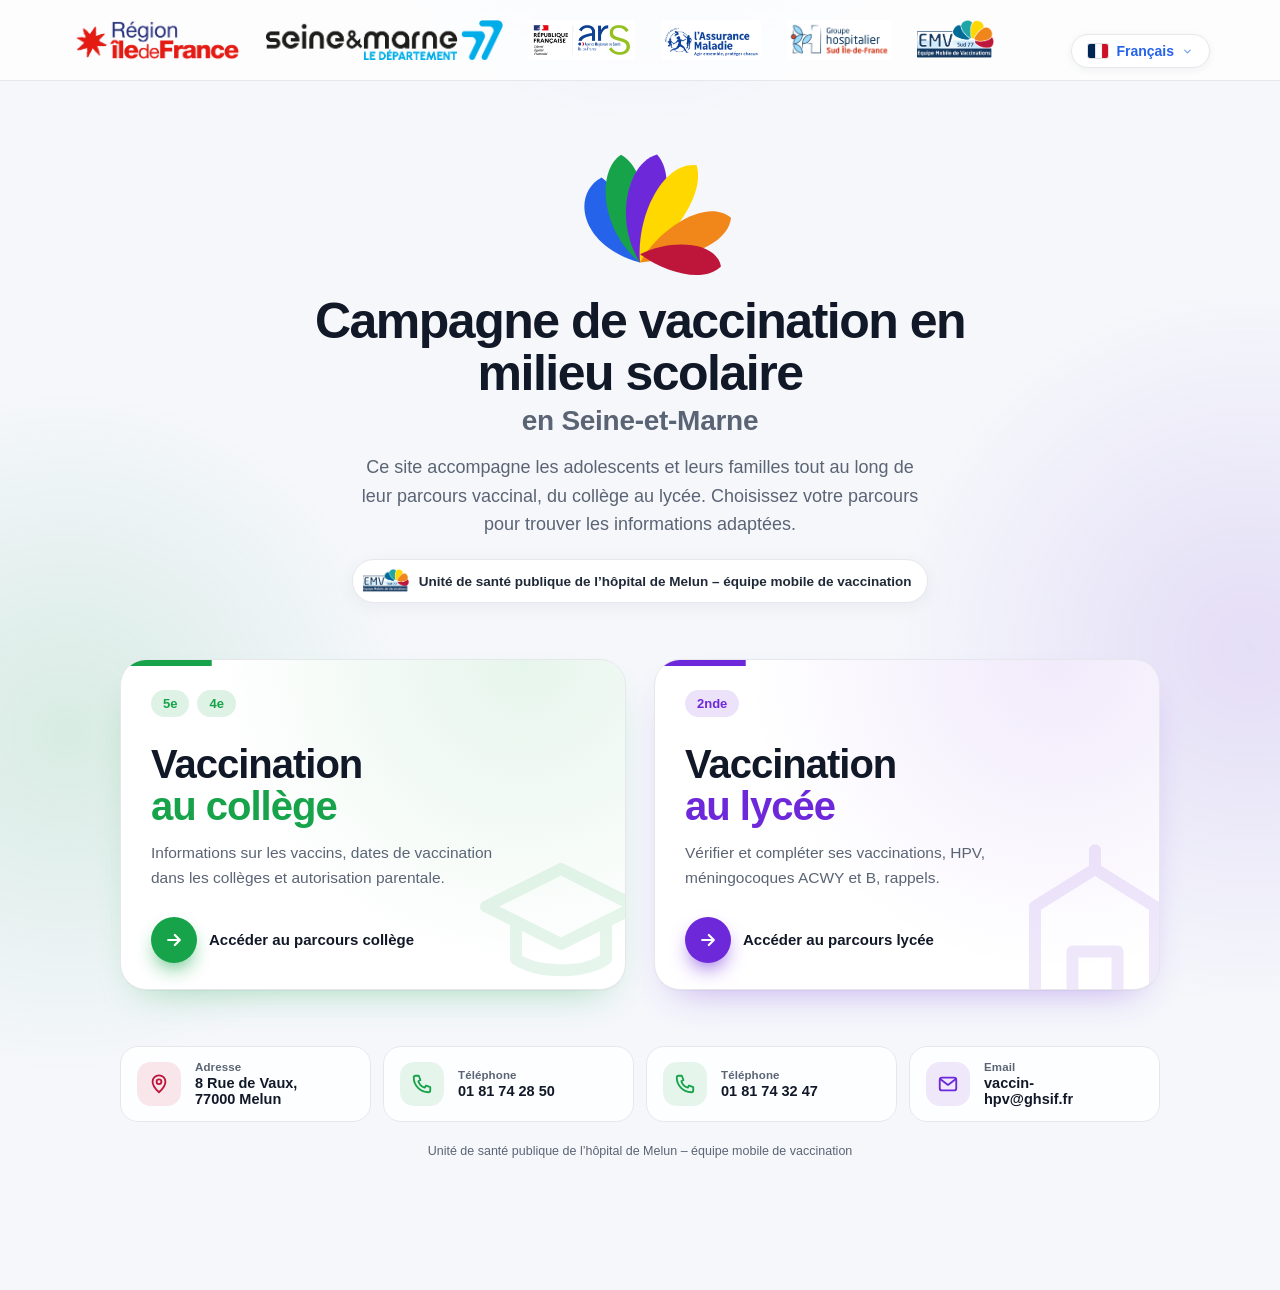
==== commit f86db202: "maj" ====
--- a/index.html
+++ b/index.html
@@ -3,7 +3,7 @@
 <head>
   <meta charset="utf-8"/>
   <meta name="viewport" content="width=device-width, initial-scale=1"/>
-  <title>Vaccination des adolescents – Île-de-France</title>
+  <title>Campagne de vaccination en milieu scolaire en Seine-et-Marne</title>
   <meta name="description" content="Vaccination des adolescents en Île-de-France. Parcours collège et parcours lycée, proposés par l’Unité de santé publique de l’hôpital de Melun et son équipe mobile de vaccination."/>
   <meta name="robots" content="index, follow"/>
   <script>
@@ -74,7 +74,7 @@
     body.hoverCollege .fan .pc, body.hoverLycee .fan .pl{transform:rotate(var(--r,0deg)) scale(1.14)}
     body.hoverCollege .fan path:not(.pc), body.hoverLycee .fan path:not(.pl){filter:saturate(.35) opacity(.5)}
 
-    h1{margin:8px 0 0;font-size:clamp(34px,6.4vw,62px);line-height:1.04;letter-spacing:-.03em;font-weight:800}
+    h1{margin:8px 0 0;font-size:clamp(28px,4.8vw,50px);max-width:26ch;margin-left:auto;margin-right:auto;line-height:1.04;letter-spacing:-.03em;font-weight:800}
     h1 .w{display:inline-block;opacity:0;transform:translateY(40%);animation:rise .8s cubic-bezier(.2,.8,.2,1) forwards;animation-delay:calc(var(--k) * 90ms + 650ms)}
     h1 .place{display:block;color:var(--muted);font-weight:700;font-size:.56em;letter-spacing:-.01em;margin-top:.25em}
     @keyframes rise{to{opacity:1;transform:none}}
@@ -213,8 +213,8 @@
       </svg>
 
       <h1>
-        <span id="hubTitle"><span class="w" style="--k:0">Vaccination</span> <span class="w" style="--k:1">des</span> <span class="w" style="--k:2">adolescents</span></span>
-        <span class="place"><span class="w" style="--k:3">Île-de-France</span></span>
+        <span id="hubTitle"><span class="w" style="--k:0">Campagne</span> <span class="w" style="--k:1">de</span> <span class="w" style="--k:2">vaccination</span></span>
+        <span class="place"><span class="w" style="--k:3" data-i18n="place">en Seine-et-Marne</span></span>
       </h1>
       <p class="lead" data-i18n="lead">Ce site accompagne les adolescents et leurs familles tout au long de leur parcours vaccinal, du collège au lycée. Choisissez votre parcours pour trouver les informations adaptées.</p>
       <div class="unit"><img src="img/EMV.png" alt=""><span data-i18n="unit">Unité de santé publique de l’hôpital de Melun – équipe mobile de vaccination</span></div>
@@ -230,7 +230,7 @@
       </a>
 
       <a class="path lycee" href="lycee/index.html" data-pt="lycee" style="--d:1.5s" data-hover="hoverLycee">
-        <div class="levels"><span>2nde</span><span>1ère</span><span>Tle</span></div>
+        <div class="levels"><span>2nde</span></div>
         <h2 data-i18n-html="h2_lyc">Vaccination <b>au lycée</b></h2>
         <p data-i18n="desc_lyc">Vérifier et compléter ses vaccinations, HPV, méningocoques ACWY et B, rappels.</p>
         <div class="go"><i><svg viewBox="0 0 24 24" fill="none" stroke="currentColor" stroke-width="2.6" stroke-linecap="round" stroke-linejoin="round" aria-hidden="true"><path d="M5 12h14M13 6l6 6-6 6"/></svg></i><span class="goTxt" data-i18n="go_lyc">Accéder au parcours lycée</span><span class="goShort" data-i18n="go_short">Entrer</span></div>
@@ -295,7 +295,7 @@
   </script>
   <script>
     /* Langue de l'accueil : mêmes 17 langues que le collège et le lycée */
-    var HUB_I18N = {"title": {"fr": "Vaccination des adolescents", "en": "Adolescent vaccination", "ar": "تلقيح المراهقين", "tr": "Ergen aşılaması", "ps": "د تنکیو ځوانانو واکسین", "ku": "ڤاکسینی هەرزەکاران", "ro": "Vaccinarea adolescenților", "ka": "მოზარდების ვაქცინაცია", "sq": "Vaksinimi i adoleshentëve", "am": "የታዳጊዎች ክትባት", "zh": "青少年疫苗接种", "prs": "واکسیناسیون نوجوانان", "es": "Vacunación de los adolescentes", "pt": "Vacinação dos adolescentes", "ru": "Вакцинация подростков", "uk": "Вакцинація підлітків", "mo": "Vaccinarea adolescenților"}, "lead": {"fr": "Ce site accompagne les adolescents et leurs familles tout au long de leur parcours vaccinal, du collège au lycée. Choisissez votre parcours pour trouver les informations adaptées.", "en": "This site supports adolescents and their families throughout their vaccination journey, from middle school to high school. Choose your path to find the right information.", "ar": "يرافق هذا الموقع المراهقين وعائلاتهم طوال مسارهم التلقيحي، من الإعدادية إلى الثانوية. اختر مسارك للعثور على المعلومات المناسبة.", "tr": "Bu site, ergenlere ve ailelerine ortaokuldan liseye kadar aşı süreçleri boyunca eşlik eder. Size uygun bilgileri bulmak için yolunuzu seçin.", "ps": "دا وېبپاڼه تنکي ځوانان او د هغوی کورنۍ د واکسین په ټوله لاره کې، له منځني ښوونځي تر لیسې پورې، ملاتړ کوي. د مناسبو معلوماتو د موندلو لپاره خپله لاره وټاکئ.", "ku": "ئەم ماڵپەڕە هاوڕێی هەرزەکاران و خێزانەکانیانە لە سەرانسەری ڕێڕەوی ڤاکسینیاندا، لە قوتابخانەی ناوەندییەوە تا ئامادەیی. ڕێڕەوەکەت هەڵبژێرە بۆ دۆزینەوەی زانیاریی گونجاو.", "ro": "Acest site îi însoțește pe adolescenți și pe familiile lor pe tot parcursul vaccinării, de la colegiu la liceu. Alegeți-vă parcursul pentru a găsi informațiile potrivite.", "ka": "ეს საიტი მოზარდებსა და მათ ოჯახებს ეხმარება ვაქცინაციის მთელ გზაზე, კოლეჯიდან ლიცეუმამდე. აირჩიეთ თქვენი მიმართულება შესაბამისი ინფორმაციის მოსაძებნად.", "sq": "Ky sajt i shoqëron adoleshentët dhe familjet e tyre gjatë gjithë rrugëtimit të vaksinimit, nga kolegji te shkolla e mesme. Zgjidhni rrugën tuaj për të gjetur informacionin e duhur.", "am": "ይህ ድረ-ገጽ ታዳጊዎችን እና ቤተሰቦቻቸውን ከኮሌጅ እስከ ሁለተኛ ደረጃ ትምህርት ቤት ድረስ በክትባት ጉዟቸው ሁሉ ይደግፋል። ተገቢውን መረጃ ለማግኘት መንገድዎን ይምረጡ።", "zh": "本网站在青少年从初中到高中的整个疫苗接种过程中为他们及其家庭提供帮助。请选择您的路径以查找相应信息。", "prs": "این وب‌سایت نوجوانان و خانواده‌های آن‌ها را در تمام مسیر واکسیناسیون، از مکتب متوسطه تا لیسه، همراهی می‌کند. مسیر خود را انتخاب کنید تا معلومات مناسب را بیابید.", "es": "Este sitio acompaña a los adolescentes y a sus familias a lo largo de su recorrido de vacunación, del colegio al instituto. Elija su recorrido para encontrar la información adecuada.", "pt": "Este site acompanha os adolescentes e as suas famílias ao longo do seu percurso de vacinação, do colégio ao liceu. Escolha o seu percurso para encontrar a informação adequada.", "ru": "Этот сайт сопровождает подростков и их семьи на всём пути вакцинации, от коллежа до лицея. Выберите свой раздел, чтобы найти нужную информацию.", "uk": "Цей сайт супроводжує підлітків та їхні родини на всьому шляху вакцинації, від колежу до ліцею. Оберіть свій розділ, щоб знайти потрібну інформацію.", "mo": "Acest site îi însoțește pe adolescenți și pe familiile lor pe tot parcursul vaccinării, de la colegiu la liceu. Alegeți-vă parcursul pentru a găsi informațiile potrivite."}, "h2_col": {"fr": "Vaccination <b>au collège</b>", "en": "<b>Middle school</b> vaccination", "ar": "التلقيح <b>في الإعدادية</b>", "tr": "<b>Ortaokulda</b> aşılama", "ps": "<b>په منځني ښوونځي کې</b> واکسین", "ku": "ڤاکسین <b>لە قوتابخانەی ناوەندی</b>", "ro": "Vaccinare <b>la colegiu</b>", "ka": "ვაქცინაცია <b>კოლეჯში</b>", "sq": "Vaksinimi <b>në kolegj</b>", "am": "<b>በኮሌጅ</b> ክትባት", "zh": "<b>初中</b>疫苗接种", "prs": "واکسیناسیون <b>در مکتب متوسطه</b>", "es": "Vacunación <b>en el colegio</b>", "pt": "Vacinação <b>no colégio</b>", "ru": "Вакцинация <b>в коллеже</b>", "uk": "Вакцинація <b>в колежі</b>", "mo": "Vaccinare <b>la colegiu</b>"}, "h2_lyc": {"fr": "Vaccination <b>au lycée</b>", "en": "<b>High school</b> vaccination", "ar": "التلقيح <b>في الثانوية</b>", "tr": "<b>Lisede</b> aşılama", "ps": "<b>په لیسه کې</b> واکسین", "ku": "ڤاکسین <b>لە ئامادەیی</b>", "ro": "Vaccinare <b>la liceu</b>", "ka": "ვაქცინაცია <b>ლიცეუმში</b>", "sq": "Vaksinimi <b>në shkollën e mesme</b>", "am": "<b>በሁለተኛ ደረጃ ትምህርት ቤት</b> ክትባት", "zh": "<b>高中</b>疫苗接种", "prs": "واکسیناسیون <b>در لیسه</b>", "es": "Vacunación <b>en el instituto</b>", "pt": "Vacinação <b>no liceu</b>", "ru": "Вакцинация <b>в лицее</b>", "uk": "Вакцинація <b>в ліцеї</b>", "mo": "Vaccinare <b>la liceu</b>"}, "desc_col": {"fr": "Informations sur les vaccins, dates de vaccination dans les collèges et autorisation parentale.", "en": "Vaccine information, vaccination dates in middle schools and parental consent.", "ar": "معلومات عن اللقاحات، ومواعيد التلقيح في الإعداديات، والموافقة الأبوية.", "tr": "Aşılar hakkında bilgiler, ortaokullardaki aşı tarihleri ve veli izni.", "ps": "د واکسینونو په اړه معلومات، په منځنیو ښوونځیو کې د واکسین نېټې او د والدینو اجازه.", "ku": "زانیاری دەربارەی ڤاکسینەکان، ڕێکەوتەکانی ڤاکسین لە قوتابخانە ناوەندییەکان و ڕەزامەندیی دایک و باوک.", "ro": "Informații despre vaccinuri, datele vaccinării în colegii și autorizația părinților.", "ka": "ინფორმაცია ვაქცინების შესახებ, ვაქცინაციის თარიღები კოლეჯებში და მშობლის ნებართვა.", "sq": "Informacion për vaksinat, datat e vaksinimit në kolegje dhe autorizimi i prindërve.", "am": "ስለ ክትባቶች መረጃ፣ በኮሌጆች ውስጥ የክትባት ቀኖች እና የወላጅ ፈቃድ።", "zh": "疫苗信息、各初中的接种日期以及家长同意书。", "prs": "معلومات درباره واکسین‌ها، تاریخ‌های واکسیناسیون در مکاتب متوسطه و اجازه والدین.", "es": "Información sobre las vacunas, fechas de vacunación en los colegios y autorización parental.", "pt": "Informações sobre as vacinas, datas de vacinação nos colégios e autorização parental.", "ru": "Информация о вакцинах, даты вакцинации в коллежах и согласие родителей.", "uk": "Інформація про вакцини, дати вакцинації в колежах та згода батьків.", "mo": "Informații despre vaccinuri, datele vaccinării în colegii și autorizația părinților."}, "desc_lyc": {"fr": "Vérifier et compléter ses vaccinations, HPV, méningocoques ACWY et B, rappels.", "en": "Check and complete your vaccinations, HPV, meningococcal ACWY and B, boosters.", "ar": "تحقق من تطعيماتك وأكملها، فيروس الورم الحليمي البشري، المكورات السحائية ACWY وB، الجرعات المعززة.", "tr": "Aşılarınızı kontrol edin ve tamamlayın, HPV, ACWY ve B meningokok, rapeller.", "ps": "خپل واکسینونه وګورئ او بشپړ یې کړئ، HPV، د مننژوکوک ACWY او B، تکراري ډوزونه.", "ku": "ڤاکسینەکانت بپشکنە و تەواویان بکە، HPV، مێنینگۆکۆکی ACWY و B، دووبارەکردنەوەکان.", "ro": "Verificați și completați-vă vaccinările, HPV, meningococ ACWY și B, rapeluri.", "ka": "შეამოწმეთ და შეავსეთ თქვენი ვაქცინაციები, HPV, მენინგოკოკი ACWY და B, განმეორებითი დოზები.", "sq": "Kontrolloni dhe plotësoni vaksinimet tuaja, HPV, meningokokët ACWY dhe B, përforcuesit.", "am": "ክትባቶችዎን ያረጋግጡ እና ያጠናቅቁ፣ HPV፣ ማኒንጎኮከስ ACWY እና B፣ ማጠናከሪያዎች።", "zh": "检查并补全您的疫苗接种：HPV、ACWY 和 B 型脑膜炎球菌、加强针。", "prs": "واکسین‌های خود را بررسی و تکمیل کنید، HPV، مننگوکوک ACWY و B، دوزهای تقویتی.", "es": "Verificar y completar sus vacunas, VPH, meningococos ACWY y B, refuerzos.", "pt": "Verificar e completar as suas vacinas, HPV, meningococos ACWY e B, reforços.", "ru": "Проверить и дополнить свои прививки, ВПЧ, менингококки ACWY и B, ревакцинации.", "uk": "Перевірити та доповнити свої щеплення, ВПЛ, менінгококи ACWY і B, ревакцинації.", "mo": "Verificați și completați-vă vaccinările, HPV, meningococ ACWY și B, rapeluri."}, "go_col": {"fr": "Accéder au parcours collège", "en": "Go to the middle school section", "ar": "الدخول إلى قسم الإعدادية", "tr": "Ortaokul bölümüne git", "ps": "د منځني ښوونځي برخې ته ورشئ", "ku": "چوونە بۆ بەشی قوتابخانەی ناوەندی", "ro": "Accesați parcursul colegiu", "ka": "კოლეჯის განყოფილებაზე გადასვლა", "sq": "Hyni në seksionin e kolegjit", "am": "ወደ ኮሌጅ ክፍል ይሂዱ", "zh": "进入初中栏目", "prs": "ورود به بخش مکتب متوسطه", "es": "Acceder al apartado colegio", "pt": "Aceder ao percurso colégio", "ru": "Перейти в раздел коллежа", "uk": "Перейти до розділу колежу", "mo": "Accesați parcursul colegiu"}, "go_lyc": {"fr": "Accéder au parcours lycée", "en": "Go to the high school section", "ar": "الدخول إلى قسم الثانوية", "tr": "Lise bölümüne git", "ps": "د لیسې برخې ته ورشئ", "ku": "چوونە بۆ بەشی ئامادەیی", "ro": "Accesați parcursul liceu", "ka": "ლიცეუმის განყოფილებაზე გადასვლა", "sq": "Hyni në seksionin e shkollës së mesme", "am": "ወደ ሁለተኛ ደረጃ ትምህርት ቤት ክፍል ይሂዱ", "zh": "进入高中栏目", "prs": "ورود به بخش لیسه", "es": "Acceder al apartado instituto", "pt": "Aceder ao percurso liceu", "ru": "Перейти в раздел лицея", "uk": "Перейти до розділу ліцею", "mo": "Accesați parcursul liceu"}, "go_short": {"fr": "Entrer", "en": "Enter", "ar": "دخول", "tr": "Gir", "ps": "ننوځئ", "ku": "چوونە ژوورەوە", "ro": "Intrați", "ka": "შესვლა", "sq": "Hyni", "am": "ግባ", "zh": "进入", "prs": "ورود", "es": "Entrar", "pt": "Entrar", "ru": "Войти", "uk": "Увійти", "mo": "Intrați"}, "paths_aria": {"fr": "Choisir un parcours", "en": "Choose a path", "ar": "اختر مسارًا", "tr": "Bir bölüm seçin", "ps": "یوه لاره وټاکئ", "ku": "ڕێڕەوێک هەڵبژێرە", "ro": "Alegeți un parcurs", "ka": "აირჩიეთ მიმართულება", "sq": "Zgjidhni një rrugë", "am": "መንገድ ይምረጡ", "zh": "选择栏目", "prs": "یک مسیر انتخاب کنید", "es": "Elegir un recorrido", "pt": "Escolher um percurso", "ru": "Выберите раздел", "uk": "Оберіть розділ", "mo": "Alegeți un parcurs"}, "lang_choose": {"fr": "Choisissez votre langue", "en": "Choose your language", "ar": "اختر لغتك", "tr": "Dilinizi seçin", "ps": "خپله ژبه وټاکئ", "ku": "زمانەکەت هەڵبژێرە", "ro": "Alegeți limba", "ka": "აირჩიეთ ენა", "sq": "Zgjidhni gjuhën", "am": "ቋንቋዎን ይምረጡ", "zh": "选择语言", "prs": "زبان خود را انتخاب کنید", "es": "Elija su idioma", "pt": "Escolha o seu idioma", "ru": "Выберите язык", "uk": "Оберіть мову", "mo": "Alegeți limba"}, "unit": {"fr": "Unité de santé publique de l’hôpital de Melun – équipe mobile de vaccination", "en": "Public Health Unit of Melun Hospital – mobile vaccination team", "ar": "وحدة الصحة العامة في مستشفى ميلون – فريق التلقيح المتنقل", "tr": "Melun Hastanesi Halk Sağlığı Birimi – mobil aşı ekibi", "ps": "د مېلون روغتون د عامې روغتیا واحد – د واکسین ګرځنده ټیم", "ku": "یەکەی تەندروستیی گشتیی نەخۆشخانەی مێلون – تیمی گەڕۆکی ڤاکسین", "ro": "Unitatea de sănătate publică a spitalului din Melun – echipa mobilă de vaccinare", "ka": "მელუნის საავადმყოფოს საზოგადოებრივი ჯანმრთელობის განყოფილება – ვაქცინაციის მობილური გუნდი", "sq": "Njësia e shëndetit publik e spitalit të Melun – ekipi i lëvizshëm i vaksinimit", "am": "የሜሉን ሆስፒታል የሕዝብ ጤና ክፍል – ተንቀሳቃሽ የክትባት ቡድን", "zh": "默伦医院公共卫生科 – 流动疫苗接种团队", "prs": "واحد صحت عامه شفاخانه ملون – تیم سیار واکسیناسیون", "es": "Unidad de salud pública del hospital de Melun – equipo móvil de vacunación", "pt": "Unidade de saúde pública do hospital de Melun – equipa móvel de vacinação", "ru": "Отдел общественного здравоохранения больницы Мелёна – мобильная бригада вакцинации", "uk": "Відділ громадського здоров’я лікарні Мелена – мобільна бригада вакцинації", "mo": "Unitatea de sănătate publică a spitalului din Melun – echipa mobilă de vaccinare"}, "addr": {"fr": "Adresse", "en": "Address", "ar": "العنوان", "tr": "Adres", "ps": "پته", "ku": "ناونیشان", "ro": "Adresă", "ka": "მისამართი", "sq": "Adresa", "am": "አድራሻ", "zh": "地址", "prs": "آدرس", "es": "Dirección", "pt": "Morada", "ru": "Адрес", "uk": "Адреса", "mo": "Adresă"}, "phone": {"fr": "Téléphone", "en": "Phone", "ar": "الهاتف", "tr": "Telefon", "ps": "تلیفون", "ku": "تەلەفۆن", "ro": "Telefon", "ka": "ტელეფონი", "sq": "Telefoni", "am": "ስልክ", "zh": "电话", "prs": "تلیفون", "es": "Teléfono", "pt": "Telefone", "ru": "Телефон", "uk": "Телефон", "mo": "Telefon"}, "email": {"fr": "Email", "en": "Email", "ar": "البريد الإلكتروني", "tr": "E-posta", "ps": "بریښنالیک", "ku": "ئیمەیل", "ro": "Email", "ka": "ელფოსტა", "sq": "Email", "am": "ኢሜይል", "zh": "电子邮件", "prs": "ایمیل", "es": "Correo electrónico", "pt": "Email", "ru": "Эл. почта", "uk": "Ел. пошта", "mo": "Email"}};
+    var HUB_I18N = {"title": {"fr": "Campagne de vaccination en milieu scolaire", "en": "School vaccination campaign", "ar": "حملة التلقيح في الوسط المدرسي", "tr": "Okullarda aşı kampanyası", "ps": "په ښوونځیو کې د واکسین کمپاین", "ku": "هەڵمەتی ڤاکسین لە ژینگەی قوتابخانە", "ro": "Campanie de vaccinare în mediul școlar", "ka": "ვაქცინაციის კამპანია სკოლებში", "sq": "Fushata e vaksinimit në shkolla", "am": "በትምህርት ቤቶች የክትባት ዘመቻ", "zh": "校园疫苗接种活动", "prs": "کمپاین واکسیناسیون در محیط مکتب", "es": "Campaña de vacunación en el ámbito escolar", "pt": "Campanha de vacinação em meio escolar", "ru": "Кампания вакцинации в школах", "uk": "Кампанія вакцинації в школах", "mo": "Campanie de vaccinare în mediul școlar"}, "lead": {"fr": "Ce site accompagne les adolescents et leurs familles tout au long de leur parcours vaccinal, du collège au lycée. Choisissez votre parcours pour trouver les informations adaptées.", "en": "This site supports adolescents and their families throughout their vaccination journey, from middle school to high school. Choose your path to find the right information.", "ar": "يرافق هذا الموقع المراهقين وعائلاتهم طوال مسارهم التلقيحي، من الإعدادية إلى الثانوية. اختر مسارك للعثور على المعلومات المناسبة.", "tr": "Bu site, ergenlere ve ailelerine ortaokuldan liseye kadar aşı süreçleri boyunca eşlik eder. Size uygun bilgileri bulmak için yolunuzu seçin.", "ps": "دا وېبپاڼه تنکي ځوانان او د هغوی کورنۍ د واکسین په ټوله لاره کې، له منځني ښوونځي تر لیسې پورې، ملاتړ کوي. د مناسبو معلوماتو د موندلو لپاره خپله لاره وټاکئ.", "ku": "ئەم ماڵپەڕە هاوڕێی هەرزەکاران و خێزانەکانیانە لە سەرانسەری ڕێڕەوی ڤاکسینیاندا، لە قوتابخانەی ناوەندییەوە تا ئامادەیی. ڕێڕەوەکەت هەڵبژێرە بۆ دۆزینەوەی زانیاریی گونجاو.", "ro": "Acest site îi însoțește pe adolescenți și pe familiile lor pe tot parcursul vaccinării, de la colegiu la liceu. Alegeți-vă parcursul pentru a găsi informațiile potrivite.", "ka": "ეს საიტი მოზარდებსა და მათ ოჯახებს ეხმარება ვაქცინაციის მთელ გზაზე, კოლეჯიდან ლიცეუმამდე. აირჩიეთ თქვენი მიმართულება შესაბამისი ინფორმაციის მოსაძებნად.", "sq": "Ky sajt i shoqëron adoleshentët dhe familjet e tyre gjatë gjithë rrugëtimit të vaksinimit, nga kolegji te shkolla e mesme. Zgjidhni rrugën tuaj për të gjetur informacionin e duhur.", "am": "ይህ ድረ-ገጽ ታዳጊዎችን እና ቤተሰቦቻቸውን ከኮሌጅ እስከ ሁለተኛ ደረጃ ትምህርት ቤት ድረስ በክትባት ጉዟቸው ሁሉ ይደግፋል። ተገቢውን መረጃ ለማግኘት መንገድዎን ይምረጡ።", "zh": "本网站在青少年从初中到高中的整个疫苗接种过程中为他们及其家庭提供帮助。请选择您的路径以查找相应信息。", "prs": "این وب‌سایت نوجوانان و خانواده‌های آن‌ها را در تمام مسیر واکسیناسیون، از مکتب متوسطه تا لیسه، همراهی می‌کند. مسیر خود را انتخاب کنید تا معلومات مناسب را بیابید.", "es": "Este sitio acompaña a los adolescentes y a sus familias a lo largo de su recorrido de vacunación, del colegio al instituto. Elija su recorrido para encontrar la información adecuada.", "pt": "Este site acompanha os adolescentes e as suas famílias ao longo do seu percurso de vacinação, do colégio ao liceu. Escolha o seu percurso para encontrar a informação adequada.", "ru": "Этот сайт сопровождает подростков и их семьи на всём пути вакцинации, от коллежа до лицея. Выберите свой раздел, чтобы найти нужную информацию.", "uk": "Цей сайт супроводжує підлітків та їхні родини на всьому шляху вакцинації, від колежу до ліцею. Оберіть свій розділ, щоб знайти потрібну інформацію.", "mo": "Acest site îi însoțește pe adolescenți și pe familiile lor pe tot parcursul vaccinării, de la colegiu la liceu. Alegeți-vă parcursul pentru a găsi informațiile potrivite."}, "h2_col": {"fr": "Vaccination <b>au collège</b>", "en": "<b>Middle school</b> vaccination", "ar": "التلقيح <b>في الإعدادية</b>", "tr": "<b>Ortaokulda</b> aşılama", "ps": "<b>په منځني ښوونځي کې</b> واکسین", "ku": "ڤاکسین <b>لە قوتابخانەی ناوەندی</b>", "ro": "Vaccinare <b>la colegiu</b>", "ka": "ვაქცინაცია <b>კოლეჯში</b>", "sq": "Vaksinimi <b>në kolegj</b>", "am": "<b>በኮሌጅ</b> ክትባት", "zh": "<b>初中</b>疫苗接种", "prs": "واکسیناسیون <b>در مکتب متوسطه</b>", "es": "Vacunación <b>en el colegio</b>", "pt": "Vacinação <b>no colégio</b>", "ru": "Вакцинация <b>в коллеже</b>", "uk": "Вакцинація <b>в колежі</b>", "mo": "Vaccinare <b>la colegiu</b>"}, "h2_lyc": {"fr": "Vaccination <b>au lycée</b>", "en": "<b>High school</b> vaccination", "ar": "التلقيح <b>في الثانوية</b>", "tr": "<b>Lisede</b> aşılama", "ps": "<b>په لیسه کې</b> واکسین", "ku": "ڤاکسین <b>لە ئامادەیی</b>", "ro": "Vaccinare <b>la liceu</b>", "ka": "ვაქცინაცია <b>ლიცეუმში</b>", "sq": "Vaksinimi <b>në shkollën e mesme</b>", "am": "<b>በሁለተኛ ደረጃ ትምህርት ቤት</b> ክትባት", "zh": "<b>高中</b>疫苗接种", "prs": "واکسیناسیون <b>در لیسه</b>", "es": "Vacunación <b>en el instituto</b>", "pt": "Vacinação <b>no liceu</b>", "ru": "Вакцинация <b>в лицее</b>", "uk": "Вакцинація <b>в ліцеї</b>", "mo": "Vaccinare <b>la liceu</b>"}, "desc_col": {"fr": "Informations sur les vaccins, dates de vaccination dans les collèges et autorisation parentale.", "en": "Vaccine information, vaccination dates in middle schools and parental consent.", "ar": "معلومات عن اللقاحات، ومواعيد التلقيح في الإعداديات، والموافقة الأبوية.", "tr": "Aşılar hakkında bilgiler, ortaokullardaki aşı tarihleri ve veli izni.", "ps": "د واکسینونو په اړه معلومات، په منځنیو ښوونځیو کې د واکسین نېټې او د والدینو اجازه.", "ku": "زانیاری دەربارەی ڤاکسینەکان، ڕێکەوتەکانی ڤاکسین لە قوتابخانە ناوەندییەکان و ڕەزامەندیی دایک و باوک.", "ro": "Informații despre vaccinuri, datele vaccinării în colegii și autorizația părinților.", "ka": "ინფორმაცია ვაქცინების შესახებ, ვაქცინაციის თარიღები კოლეჯებში და მშობლის ნებართვა.", "sq": "Informacion për vaksinat, datat e vaksinimit në kolegje dhe autorizimi i prindërve.", "am": "ስለ ክትባቶች መረጃ፣ በኮሌጆች ውስጥ የክትባት ቀኖች እና የወላጅ ፈቃድ።", "zh": "疫苗信息、各初中的接种日期以及家长同意书。", "prs": "معلومات درباره واکسین‌ها، تاریخ‌های واکسیناسیون در مکاتب متوسطه و اجازه والدین.", "es": "Información sobre las vacunas, fechas de vacunación en los colegios y autorización parental.", "pt": "Informações sobre as vacinas, datas de vacinação nos colégios e autorização parental.", "ru": "Информация о вакцинах, даты вакцинации в коллежах и согласие родителей.", "uk": "Інформація про вакцини, дати вакцинації в колежах та згода батьків.", "mo": "Informații despre vaccinuri, datele vaccinării în colegii și autorizația părinților."}, "desc_lyc": {"fr": "Vérifier et compléter ses vaccinations, HPV, méningocoques ACWY et B, rappels.", "en": "Check and complete your vaccinations, HPV, meningococcal ACWY and B, boosters.", "ar": "تحقق من تطعيماتك وأكملها، فيروس الورم الحليمي البشري، المكورات السحائية ACWY وB، الجرعات المعززة.", "tr": "Aşılarınızı kontrol edin ve tamamlayın, HPV, ACWY ve B meningokok, rapeller.", "ps": "خپل واکسینونه وګورئ او بشپړ یې کړئ، HPV، د مننژوکوک ACWY او B، تکراري ډوزونه.", "ku": "ڤاکسینەکانت بپشکنە و تەواویان بکە، HPV، مێنینگۆکۆکی ACWY و B، دووبارەکردنەوەکان.", "ro": "Verificați și completați-vă vaccinările, HPV, meningococ ACWY și B, rapeluri.", "ka": "შეამოწმეთ და შეავსეთ თქვენი ვაქცინაციები, HPV, მენინგოკოკი ACWY და B, განმეორებითი დოზები.", "sq": "Kontrolloni dhe plotësoni vaksinimet tuaja, HPV, meningokokët ACWY dhe B, përforcuesit.", "am": "ክትባቶችዎን ያረጋግጡ እና ያጠናቅቁ፣ HPV፣ ማኒንጎኮከስ ACWY እና B፣ ማጠናከሪያዎች።", "zh": "检查并补全您的疫苗接种：HPV、ACWY 和 B 型脑膜炎球菌、加强针。", "prs": "واکسین‌های خود را بررسی و تکمیل کنید، HPV، مننگوکوک ACWY و B، دوزهای تقویتی.", "es": "Verificar y completar sus vacunas, VPH, meningococos ACWY y B, refuerzos.", "pt": "Verificar e completar as suas vacinas, HPV, meningococos ACWY e B, reforços.", "ru": "Проверить и дополнить свои прививки, ВПЧ, менингококки ACWY и B, ревакцинации.", "uk": "Перевірити та доповнити свої щеплення, ВПЛ, менінгококи ACWY і B, ревакцинації.", "mo": "Verificați și completați-vă vaccinările, HPV, meningococ ACWY și B, rapeluri."}, "go_col": {"fr": "Accéder au parcours collège", "en": "Go to the middle school section", "ar": "الدخول إلى قسم الإعدادية", "tr": "Ortaokul bölümüne git", "ps": "د منځني ښوونځي برخې ته ورشئ", "ku": "چوونە بۆ بەشی قوتابخانەی ناوەندی", "ro": "Accesați parcursul colegiu", "ka": "კოლეჯის განყოფილებაზე გადასვლა", "sq": "Hyni në seksionin e kolegjit", "am": "ወደ ኮሌጅ ክፍል ይሂዱ", "zh": "进入初中栏目", "prs": "ورود به بخش مکتب متوسطه", "es": "Acceder al apartado colegio", "pt": "Aceder ao percurso colégio", "ru": "Перейти в раздел коллежа", "uk": "Перейти до розділу колежу", "mo": "Accesați parcursul colegiu"}, "go_lyc": {"fr": "Accéder au parcours lycée", "en": "Go to the high school section", "ar": "الدخول إلى قسم الثانوية", "tr": "Lise bölümüne git", "ps": "د لیسې برخې ته ورشئ", "ku": "چوونە بۆ بەشی ئامادەیی", "ro": "Accesați parcursul liceu", "ka": "ლიცეუმის განყოფილებაზე გადასვლა", "sq": "Hyni në seksionin e shkollës së mesme", "am": "ወደ ሁለተኛ ደረጃ ትምህርት ቤት ክፍል ይሂዱ", "zh": "进入高中栏目", "prs": "ورود به بخش لیسه", "es": "Acceder al apartado instituto", "pt": "Aceder ao percurso liceu", "ru": "Перейти в раздел лицея", "uk": "Перейти до розділу ліцею", "mo": "Accesați parcursul liceu"}, "go_short": {"fr": "Entrer", "en": "Enter", "ar": "دخول", "tr": "Gir", "ps": "ننوځئ", "ku": "چوونە ژوورەوە", "ro": "Intrați", "ka": "შესვლა", "sq": "Hyni", "am": "ግባ", "zh": "进入", "prs": "ورود", "es": "Entrar", "pt": "Entrar", "ru": "Войти", "uk": "Увійти", "mo": "Intrați"}, "paths_aria": {"fr": "Choisir un parcours", "en": "Choose a path", "ar": "اختر مسارًا", "tr": "Bir bölüm seçin", "ps": "یوه لاره وټاکئ", "ku": "ڕێڕەوێک هەڵبژێرە", "ro": "Alegeți un parcurs", "ka": "აირჩიეთ მიმართულება", "sq": "Zgjidhni një rrugë", "am": "መንገድ ይምረጡ", "zh": "选择栏目", "prs": "یک مسیر انتخاب کنید", "es": "Elegir un recorrido", "pt": "Escolher um percurso", "ru": "Выберите раздел", "uk": "Оберіть розділ", "mo": "Alegeți un parcurs"}, "lang_choose": {"fr": "Choisissez votre langue", "en": "Choose your language", "ar": "اختر لغتك", "tr": "Dilinizi seçin", "ps": "خپله ژبه وټاکئ", "ku": "زمانەکەت هەڵبژێرە", "ro": "Alegeți limba", "ka": "აირჩიეთ ენა", "sq": "Zgjidhni gjuhën", "am": "ቋንቋዎን ይምረጡ", "zh": "选择语言", "prs": "زبان خود را انتخاب کنید", "es": "Elija su idioma", "pt": "Escolha o seu idioma", "ru": "Выберите язык", "uk": "Оберіть мову", "mo": "Alegeți limba"}, "unit": {"fr": "Unité de santé publique de l’hôpital de Melun – équipe mobile de vaccination", "en": "Public Health Unit of Melun Hospital – mobile vaccination team", "ar": "وحدة الصحة العامة في مستشفى ميلون – فريق التلقيح المتنقل", "tr": "Melun Hastanesi Halk Sağlığı Birimi – mobil aşı ekibi", "ps": "د مېلون روغتون د عامې روغتیا واحد – د واکسین ګرځنده ټیم", "ku": "یەکەی تەندروستیی گشتیی نەخۆشخانەی مێلون – تیمی گەڕۆکی ڤاکسین", "ro": "Unitatea de sănătate publică a spitalului din Melun – echipa mobilă de vaccinare", "ka": "მელუნის საავადმყოფოს საზოგადოებრივი ჯანმრთელობის განყოფილება – ვაქცინაციის მობილური გუნდი", "sq": "Njësia e shëndetit publik e spitalit të Melun – ekipi i lëvizshëm i vaksinimit", "am": "የሜሉን ሆስፒታል የሕዝብ ጤና ክፍል – ተንቀሳቃሽ የክትባት ቡድን", "zh": "默伦医院公共卫生科 – 流动疫苗接种团队", "prs": "واحد صحت عامه شفاخانه ملون – تیم سیار واکسیناسیون", "es": "Unidad de salud pública del hospital de Melun – equipo móvil de vacunación", "pt": "Unidade de saúde pública do hospital de Melun – equipa móvel de vacinação", "ru": "Отдел общественного здравоохранения больницы Мелёна – мобильная бригада вакцинации", "uk": "Відділ громадського здоров’я лікарні Мелена – мобільна бригада вакцинації", "mo": "Unitatea de sănătate publică a spitalului din Melun – echipa mobilă de vaccinare"}, "addr": {"fr": "Adresse", "en": "Address", "ar": "العنوان", "tr": "Adres", "ps": "پته", "ku": "ناونیشان", "ro": "Adresă", "ka": "მისამართი", "sq": "Adresa", "am": "አድራሻ", "zh": "地址", "prs": "آدرس", "es": "Dirección", "pt": "Morada", "ru": "Адрес", "uk": "Адреса", "mo": "Adresă"}, "phone": {"fr": "Téléphone", "en": "Phone", "ar": "الهاتف", "tr": "Telefon", "ps": "تلیفون", "ku": "تەلەفۆن", "ro": "Telefon", "ka": "ტელეფონი", "sq": "Telefoni", "am": "ስልክ", "zh": "电话", "prs": "تلیفون", "es": "Teléfono", "pt": "Telefone", "ru": "Телефон", "uk": "Телефон", "mo": "Telefon"}, "email": {"fr": "Email", "en": "Email", "ar": "البريد الإلكتروني", "tr": "E-posta", "ps": "بریښنالیک", "ku": "ئیمەیل", "ro": "Email", "ka": "ელფოსტა", "sq": "Email", "am": "ኢሜይል", "zh": "电子邮件", "prs": "ایمیل", "es": "Correo electrónico", "pt": "Email", "ru": "Эл. почта", "uk": "Ел. пошта", "mo": "Email"}, "place": {"fr": "en Seine-et-Marne", "en": "in Seine-et-Marne", "ar": "في سين إي مارن", "tr": "Seine-et-Marne'da", "ps": "په سېن-اې-مارن کې", "ku": "لە سێن-ئێ-مارن", "ro": "în Seine-et-Marne", "ka": "სენ-ე-მარნში", "sq": "në Seine-et-Marne", "am": "በሴን-ኤ-ማርን", "zh": "塞纳-马恩省", "prs": "در سن-اِ-مارن", "es": "en Seine-et-Marne", "pt": "em Seine-et-Marne", "ru": "в департаменте Сена и Марна", "uk": "у департаменті Сена і Марна", "mo": "în Seine-et-Marne"}};
     var HUB_LABELS = {"fr": "Français", "ar": "العربية", "tr": "Türkçe", "en": "English", "ps": "پښتو", "ku": "Kurdî (Soranî)", "ka": "ქართული", "ro": "Română", "sq": "Shqip", "am": "አማርኛ", "zh": "中文", "prs": "دری", "es": "Español", "pt": "Português", "ru": "Русский", "uk": "Українська", "mo": "Moldovenească"};
     var HUB_FLAGS = {"fr": "fr", "en": "gb-eng", "ar": "sa", "tr": "tr", "ps": "af", "ku": "iq", "ro": "ro", "ka": "ge", "sq": "al", "am": "et", "zh": "cn", "prs": "af", "es": "es", "pt": "pt", "ru": "ru", "uk": "ua", "mo": "md"};
     var HUB_ORDER = ["fr", "en", "ar", "tr", "ps", "ku", "ro", "ka", "sq", "am", "zh", "prs", "es", "pt", "ru", "uk", "mo"];
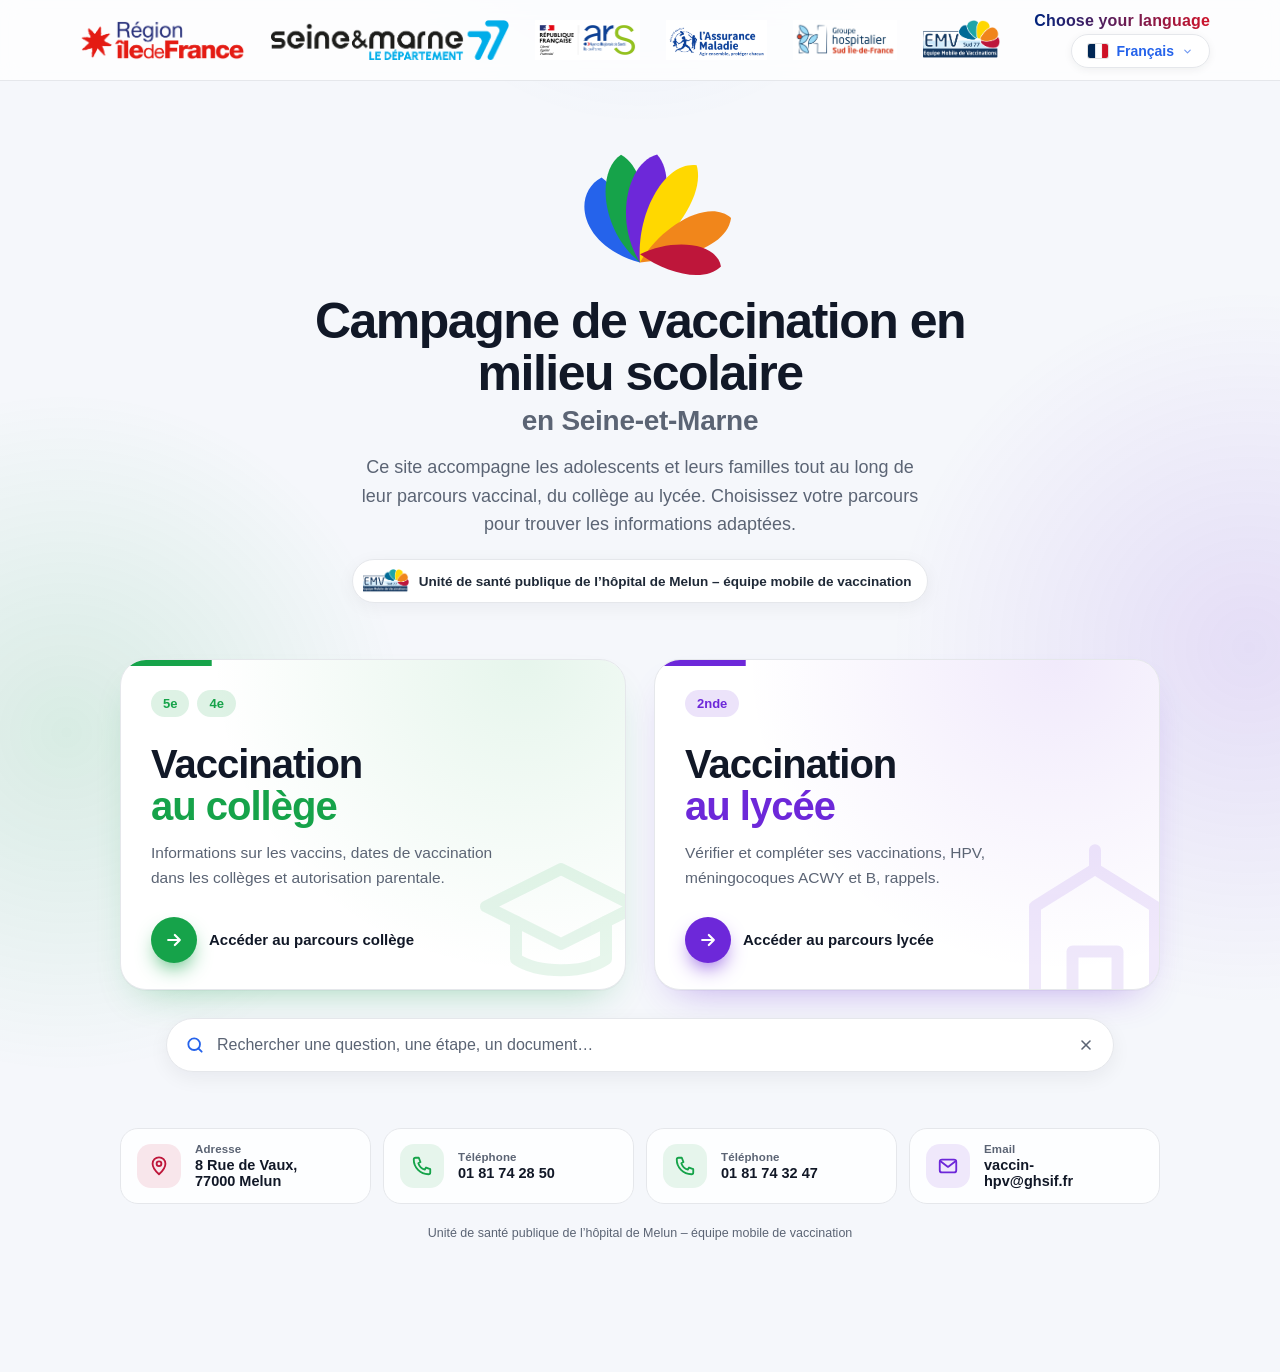
==== commit 5a32c88f: "maj" ====
--- a/index.html
+++ b/index.html
@@ -10,9 +10,11 @@
     /* Ancien lien vers la section contact du collège (formulaire d'autorisation) */
     if (location.hash === '#contactCard') { location.replace('college/index.html' + location.search + '#contactCard'); }
   </script>
-  <script src="js/parcours.js?v=20261004-15" data-page="hub"></script>
+  <script src="js/parcours.js?v=20261012-1" data-page="hub"></script>
   <script src="js/entete.js" defer></script>
   <script src="js/langue.js?v=20261004-2"></script>
+  <link rel="stylesheet" href="css/recherche.css?v=20261012-3">
+  <script src="js/recherche.js?v=20261012-3" data-accent="hub" defer></script>
   <style>
     :root{
       --bg:#f5f7fb; --card:#ffffff; --ink:#111827; --muted:#5b6474; --line:#e5e7eb;
--- a/css/recherche.css
+++ b/css/recherche.css
@@ -0,0 +1,58 @@
+/* =====================================================================
+   RECHERCHE — champ, liste de résultats, mise en évidence
+   ===================================================================== */
+.rechBox{--rc:#3B6D11;--rc2:#639922;--rcs:rgba(99,153,34,.14);position:relative;z-index:40;margin:0 auto 22px}
+.rechBox[data-accent="lycee"]{--rc:#534AB7;--rc2:#7F77DD;--rcs:rgba(127,119,221,.15)}
+.rechField{display:flex;align-items:center;gap:10px;background:var(--card,#fff);border:1.5px solid var(--border,#e5e7eb);border-radius:999px;padding:0 8px 0 18px;height:54px;box-shadow:0 6px 20px rgba(17,24,39,.06);transition:border-color .2s ease,box-shadow .2s ease}
+.rechField:focus-within{border-color:var(--rc2);box-shadow:0 0 0 4px var(--rcs),0 8px 24px rgba(17,24,39,.08)}
+.rechIco{width:20px;height:20px;flex:0 0 auto;color:var(--rc)}
+.rechInput{flex:1;min-width:0;border:0;outline:0;background:transparent;color:var(--text,#111827);font:inherit;font-size:16px;height:100%}
+.rechInput::-webkit-search-cancel-button{display:none}
+.rechInput::placeholder{color:var(--muted,#6b7280)}
+.rechClear{flex:0 0 auto;width:38px;height:38px;border-radius:50%;border:0;background:transparent;color:var(--muted,#6b7280);cursor:pointer;display:grid;place-items:center}
+.rechClear:hover{background:var(--rcs);color:var(--rc)}
+.rechClear svg{width:16px;height:16px}
+
+.rechPanel{position:absolute;left:0;right:0;top:calc(100% + 8px);background:var(--card,#fff);border:1px solid var(--border,#e5e7eb);border-radius:18px;box-shadow:0 18px 40px rgba(17,24,39,.16);max-height:min(62vh,520px);overflow:auto;padding:6px;animation:rechIn .18s ease}
+@keyframes rechIn{from{opacity:0;transform:translateY(-6px)}to{opacity:1;transform:none}}
+.rechItem{display:flex;align-items:flex-start;gap:12px;width:100%;text-align:start;border:0;background:transparent;color:var(--text,#111827);font:inherit;padding:11px 12px;border-radius:12px;cursor:pointer}
+.rechItem.on,.rechItem:hover{background:var(--rcs)}
+.rechTag{flex:0 0 auto;font-size:11px;font-weight:800;letter-spacing:.02em;padding:3px 9px;border-radius:999px;background:var(--rc);color:#fff;margin-top:1px;white-space:nowrap}
+.rechItem[data-type="step"] .rechTag{background:var(--rc2)}
+.rechItem[data-type="doc"] .rechTag{background:#f1861b}
+.rechItem[data-type="video"] .rechTag{background:#be163a}
+.rechItem[data-type="letter"] .rechTag{background:#6b7280}
+.rechTxt{display:flex;flex-direction:column;gap:3px;min-width:0}
+.rechTitle{font-weight:800;font-size:14.5px;line-height:1.35}
+.rechBody{font-size:13px;line-height:1.45;color:var(--muted,#6b7280)}
+.rechItem mark{background:rgba(255,216,0,.55);color:inherit;border-radius:3px;padding:0 1px}
+.rechNone{padding:16px;text-align:center;color:var(--muted,#6b7280);font-weight:700}
+
+.rechFlash{animation:rechFlash 2.4s ease}
+@keyframes rechFlash{0%,100%{box-shadow:0 0 0 0 rgba(255,216,0,0)}15%,60%{box-shadow:0 0 0 4px rgba(255,216,0,.85)}}
+.letterP.rechFlash{border-radius:8px;background:rgba(255,216,0,.18);transition:background 2s ease}
+
+[data-theme="dark"] .rechItem mark{background:rgba(255,216,0,.35)}
+[data-theme="dark"] .rechPanel{box-shadow:0 18px 40px rgba(0,0,0,.5)}
+
+@media (max-width:600px){
+  .rechBox{padding:0 12px}
+  .rechField{height:50px;padding-left:14px}
+  .rechInput{font-size:15px}
+  .rechItem{flex-direction:column;gap:6px}
+}
+@media (prefers-reduced-motion:reduce){.rechPanel,.rechFlash{animation:none}}
+.rechBox .rechInput,.rechBox .rechInput:focus,.rechBox .rechInput:focus-visible{outline:0 !important;box-shadow:none !important;border:0 !important;background:transparent !important}
+
+/* Accueil : champ sous les deux cartes, étiquettes collège et lycée */
+.rechBox.rechHub{--rc:#2563eb;--rc2:#3b82f6;--rcs:rgba(37,99,235,.12);width:100%;max-width:980px;margin:28px auto 6px;padding:0 16px;box-sizing:border-box}
+.rechTags{display:flex;flex-direction:column;gap:4px;flex:0 0 auto;align-items:stretch}
+.rechTags .rechTag{text-align:center}
+.rechSite{font-size:11px;font-weight:800;padding:3px 9px;border-radius:999px;text-align:center;white-space:nowrap;border:1.5px solid currentColor}
+.rechSite[data-site="college"]{color:#16a34a;background:rgba(22,163,74,.08)}
+.rechSite[data-site="lycee"]{color:#6d28d9;background:rgba(109,40,217,.08)}
+@media (max-width:600px){.rechTags{flex-direction:row}}
+.rechBox.rechHub{animation:rechHubIn .6s ease 1.65s both}
+@keyframes rechHubIn{from{opacity:0;transform:translateY(10px)}to{opacity:1;transform:none}}
+@media (prefers-reduced-motion:reduce){.rechBox.rechHub{animation:none}}
+.rechItem[data-type="doc"] .rechTitle::after,.rechItem[data-type="video"] .rechTitle::after{content:" ↗";color:var(--rc);font-weight:900}
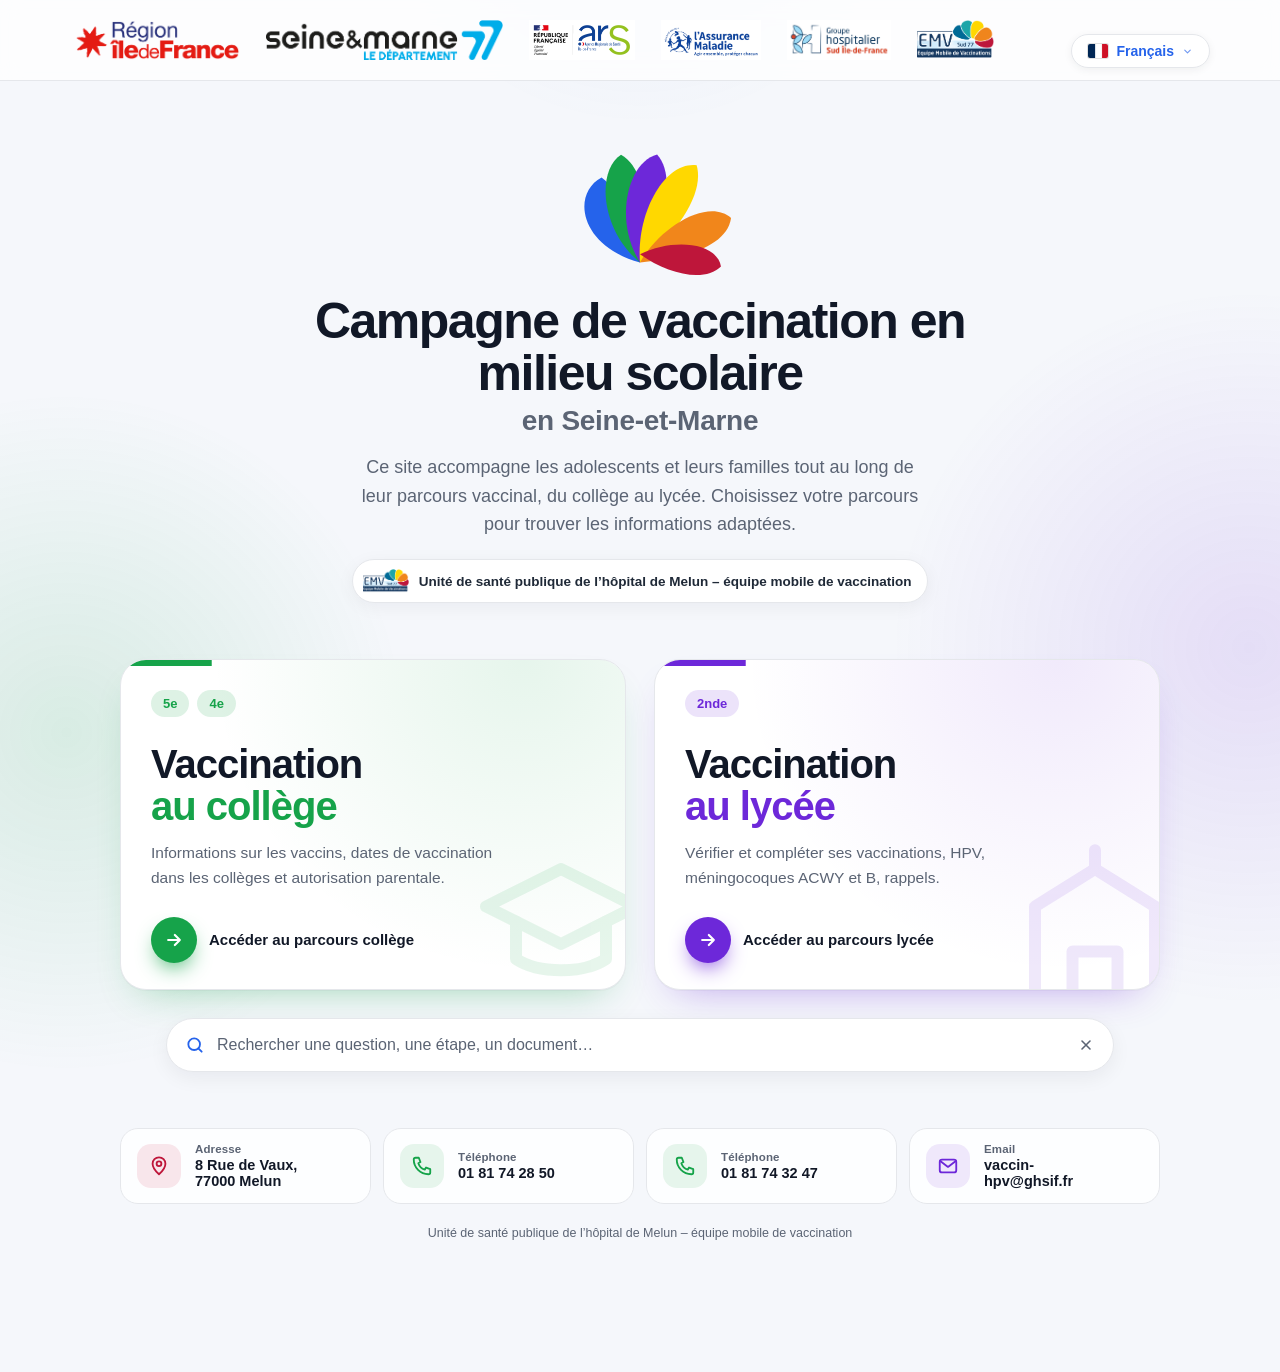
==== commit adc7ee5b: "mmaj" ====
--- a/index.html
+++ b/index.html
@@ -170,6 +170,10 @@
       .halo{animation:none}
     }
   </style>
+<link rel="icon" href="favicon.ico?v=20261015-1" sizes="any">
+<link rel="icon" type="image/png" sizes="32x32" href="img/favicon-32.png?v=20261015-1">
+<link rel="icon" type="image/png" sizes="192x192" href="img/favicon-192.png?v=20261015-1">
+<link rel="apple-touch-icon" href="img/apple-touch-icon.png?v=20261015-1">
 </head>
 <body>
   <div class="halo" aria-hidden="true"></div>
